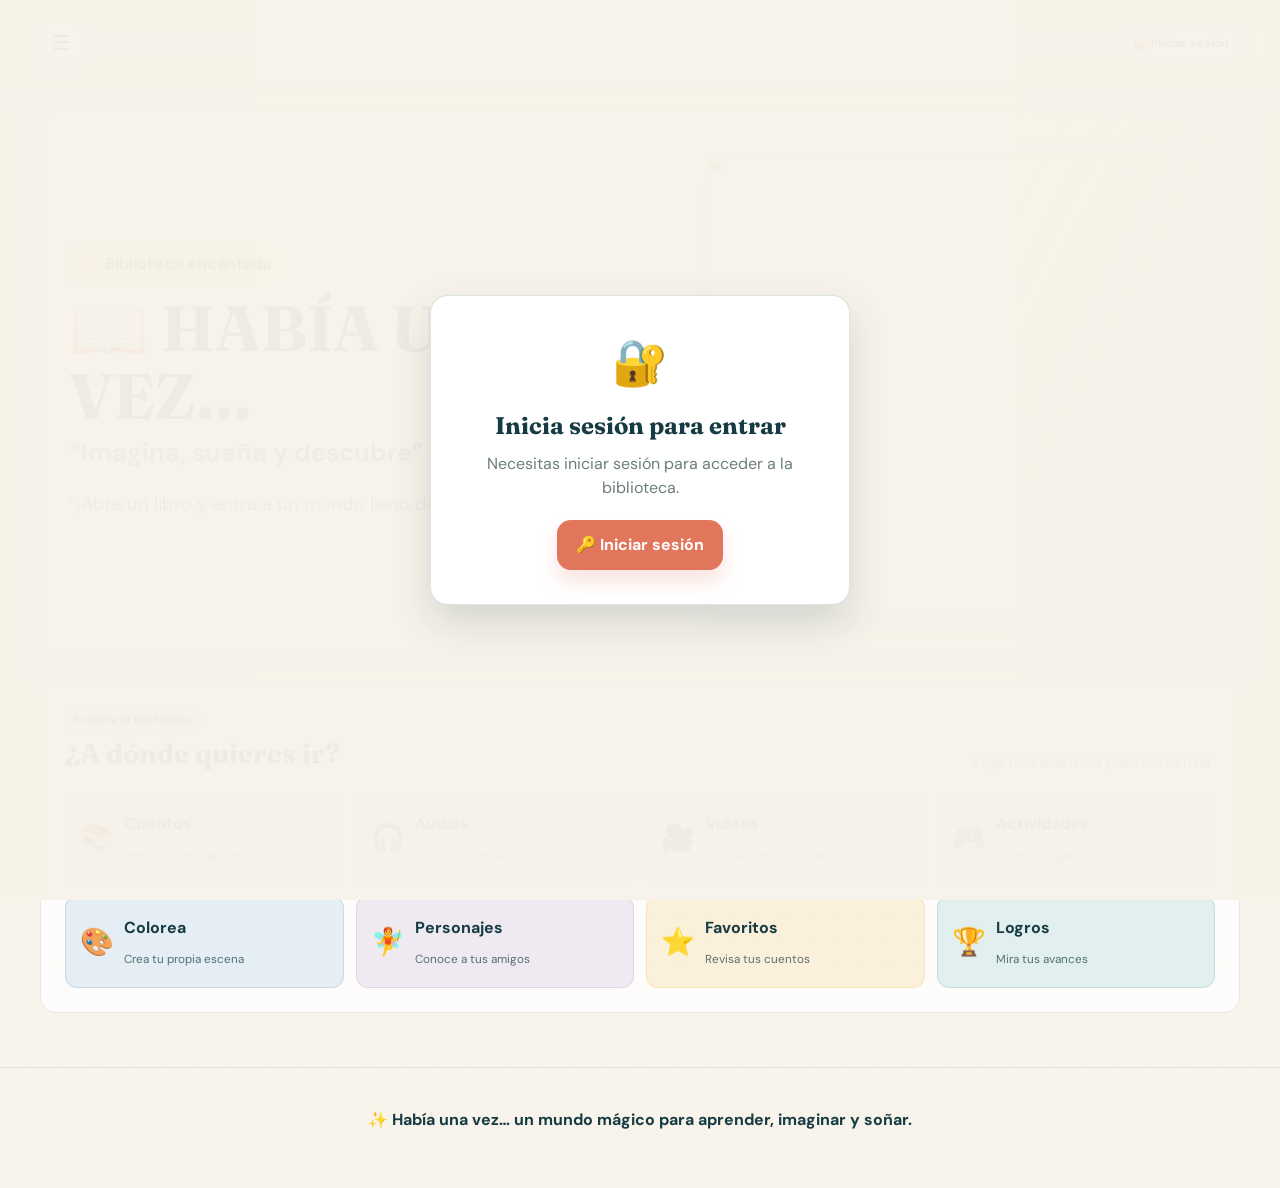
==== index.html @ 1e4f0216 "Add files via upload" ====
<!DOCTYPE html>
<html lang="es">
  <head>
    <meta charset="UTF-8" />
    <meta name="viewport" content="width=device-width, initial-scale=1.0" />
    <meta
      name="description"
      content="Biblioteca mágica para cuentos infantiles, audiocuentos, videos, actividades y juegos educativos."
    />
    <meta name="theme-color" content="#7a63ff" />
    <link rel="manifest" href="manifest.webmanifest" />
    <link rel="icon" href="assets/logo.jpeg" type="image/jpeg" />
    <title>Había una vez…</title>
    <link rel="preconnect" href="https://fonts.googleapis.com" />
    <link rel="preconnect" href="https://fonts.gstatic.com" crossorigin />
    <link href="https://fonts.googleapis.com/css2?family=DM+Sans:wght@400;500;600;700&family=Fraunces:opsz,wght@9..144,600;9..144,700&display=swap" rel="stylesheet" />
    <link rel="stylesheet" href="styles.css" />
  </head>
  <body>
    <div class="page-glow glow-one"></div>
    <div class="page-glow glow-two"></div>
    <header class="site-header">
      <nav class="topbar container">
        <details class="quick-nav">
          <summary class="quick-nav-toggle" aria-label="Cambiar de sección" title="Cambiar de sección">☰</summary>
          <div class="quick-nav-menu" aria-label="Secciones">
            <button type="button" data-tab-target="home" aria-label="Inicio" title="Inicio"><span>🏠</span> Inicio</button>
            <button type="button" data-tab-target="stories" aria-label="Cuentos" title="Cuentos"><span>📚</span> Cuentos</button>
            <button type="button" data-tab-target="audio" aria-label="Audios" title="Audios"><span>🎧</span> Audios</button>
            <button type="button" data-tab-target="videos" aria-label="Videos" title="Videos"><span>🎥</span> Videos</button>
            <button type="button" data-tab-target="activities" aria-label="Actividades" title="Actividades"><span>🎮</span> Actividades</button>
            <button type="button" data-tab-target="coloring" aria-label="Colorear" title="Colorear"><span>🎨</span> Colorear</button>
            <button type="button" data-tab-target="characters" aria-label="Personajes" title="Personajes"><span>🧚</span> Personajes</button>
            <button type="button" data-tab-target="favorites" aria-label="Favoritos" title="Favoritos"><span>⭐</span> Favoritos</button>
            <button type="button" data-tab-target="achievements" aria-label="Logros" title="Logros"><span>🏆</span> Logros</button>
          </div>
        </details>

        <div class="topbar-add-actions" aria-label="Agregar contenido">
          <button type="button" id="authButton" class="topbar-add-btn auth-btn" data-open-modal="authModal">🔐 Iniciar sesión</button>
          <button type="button" id="addContentButton" class="topbar-add-btn topbar-add-main hidden" data-open-modal="addMenuModal">➕ Añadir</button>
          <button type="button" id="deleteVideosButton" class="topbar-add-btn topbar-delete-btn hidden" data-open-modal="deleteVideosModal" aria-label="Eliminar">🗑️ Eliminar</button>
        </div>
      </nav>
    </header>

    <section id="loginGate" class="login-gate" aria-labelledby="loginGateTitle">
      <div class="login-gate-card">
        <div class="login-gate-icon">🔐</div>
        <h2 id="loginGateTitle">Inicia sesión para entrar</h2>
        <p>Necesitas iniciar sesión para acceder a la biblioteca.</p>
        <button type="button" class="primary-btn" data-open-modal="authModal">🔑 Iniciar sesión</button>
      </div>
    </section>

    <main id="home" class="container">
      <section class="hero panel" data-tab-section="home">
        <div class="hero-copy">
          <span class="hero-badge">✨ Biblioteca encantada</span>
          <h1>📖 HABÍA UNA VEZ…</h1>
          <p class="hero-subtitle">“Imagina, sueña y descubre”</p>
          <p class="hero-message">“¡Abre un libro y entra a un mundo lleno de magia!” ✨</p>

        </div>

        <div class="hero-art" aria-hidden="true">
          <img class="hero-logo" src="assets/logo.jpeg" alt="" />
          <div class="moon"></div>
          <div class="cloud cloud-one"></div>
          <div class="cloud cloud-two"></div>
          <div class="castle castle-one"></div>
          <div class="castle castle-two"></div>
          <div class="tree tree-one"></div>
          <div class="tree tree-two"></div>
          <div class="tree tree-three"></div>
          <div class="star star-one"></div>
          <div class="star star-two"></div>
          <div class="star star-three"></div>
          <div class="rainbow"></div>
        </div>
      </section>

      <section class="home-menu panel" data-tab-section="home" aria-labelledby="homeMenuTitle">
        <div class="section-header">
          <div>
            <span class="mini-badge">Explora la biblioteca</span>
            <h2 id="homeMenuTitle">¿A dónde quieres ir?</h2>
          </div>
          <p>Elige una aventura para comenzar.</p>
        </div>
        <div class="home-menu-grid">
          <button class="home-menu-btn menu-coral" data-tab-target="stories"><span>📚</span><strong>Cuentos</strong><small>Lee historias mágicas</small></button>
          <button class="home-menu-btn menu-teal" data-tab-target="audio"><span>🎧</span><strong>Audios</strong><small>Escucha y relájate</small></button>
          <button class="home-menu-btn menu-gold" data-tab-target="videos"><span>🎥</span><strong>Videos</strong><small>Mira nuevas aventuras</small></button>
          <button class="home-menu-btn menu-mint" data-tab-target="activities"><span>🎮</span><strong>Actividades</strong><small>Aprende jugando</small></button>
          <button class="home-menu-btn menu-blue" data-tab-target="coloring"><span>🎨</span><strong>Colorea</strong><small>Crea tu propia escena</small></button>
          <button class="home-menu-btn menu-lilac" data-tab-target="characters"><span>🧚</span><strong>Personajes</strong><small>Conoce a tus amigos</small></button>
          <button class="home-menu-btn menu-gold" data-tab-target="favorites"><span>⭐</span><strong>Favoritos</strong><small>Revisa tus cuentos</small></button>
          <button class="home-menu-btn menu-teal" data-tab-target="achievements"><span>🏆</span><strong>Logros</strong><small>Mira tus avances</small></button>
        </div>
      </section>

      <section class="story-toolbar panel" data-tab-section="stories">
        <div class="filter-wrap" id="categoryFilters" aria-label="Filtrar cuentos por categoría"></div>
      </section>

      <section id="stories" class="section-block" data-tab-section="stories">
        <div class="section-header">
          <h2>✨ Nuestros cuentos 📚</h2>
          <p>Descubre historias mágicas para leer, escuchar, mirar y jugar.</p>
          <button class="back-home-btn" data-tab-target="home">🏠 Inicio</button>
        </div>
        <div id="storyGrid" class="story-grid"></div>
      </section>

      <section id="audio" class="section-block" data-tab-section="audio">
        <div class="section-header">
          <h2>🎧 Escucha historias</h2>
          <p>Audios tranquilos y narraciones apropiadas para niñas y niños.</p>
          <button class="back-home-btn" data-tab-target="home">🏠 Inicio</button>
        </div>
        <div id="audioGrid" class="audio-grid"></div>
      </section>

      <section id="videos" class="section-block" data-tab-section="videos">
        <div class="section-header">
          <h2>🎥 Mira nuestros cuentos</h2>
          <p>Videos encantadores para disfrutar con ojos curiosos.</p>
          <button class="back-home-btn" data-tab-target="home">🏠 Inicio</button>
        </div>
        <div id="videoGrid" class="video-grid"></div>
      </section>

      <section id="activities" class="section-block" data-tab-section="activities">
        <div class="section-header">
          <h2>🌟 Aprende jugando</h2>
          <p>Comprensión lectora, retos y juego con cada historia.</p>
          <button class="back-home-btn" data-tab-target="home">🏠 Inicio</button>
        </div>
        <div id="activityGrid" class="activity-grid"></div>
      </section>

      <section id="coloring" class="section-block" data-tab-section="coloring">
        <div class="section-header">
          <h2>🖍️ Colorea tu cuento</h2>
          <p>Ilustraciones en blanco y negro para pintar con creatividad.</p>
          <button class="back-home-btn" data-tab-target="home">🏠 Inicio</button>
        </div>
        <div id="coloringGrid" class="coloring-grid"></div>
      </section>

      <section id="characters" class="section-block" data-tab-section="characters">
        <div class="section-header">
          <h2>🧚 Conoce a los personajes</h2>
          <button class="back-home-btn" data-tab-target="home">🏠 Inicio</button>
        </div>
        <div id="charactersGrid" class="characters-grid"></div>
      </section>

      <section id="values" class="section-block" data-tab-section="values">
        <div class="section-header">
          <h2>❤️ Aprendemos con los cuentos</h2>
          <button class="back-home-btn" data-tab-target="home">🏠 Inicio</button>
        </div>
        <div id="valuesGrid" class="values-grid"></div>
      </section>

      <section id="favorites" class="section-block" data-tab-section="favorites">
        <div class="section-header">
          <h2>⭐ Mis cuentos favoritos</h2>
          <button class="back-home-btn" data-tab-target="home">🏠 Inicio</button>
        </div>
        <div id="favoritesGrid" class="story-grid compact"></div>
      </section>

      <section id="achievements" class="section-block" data-tab-section="achievements">
        <div class="section-header">
          <h2>🏆 Mis logros</h2>
          <button class="back-home-btn" data-tab-target="home">🏠 Inicio</button>
        </div>
        <div id="achievementsGrid" class="achievements-grid"></div>
      </section>

    </main>

    <footer class="site-footer">
      <p>✨ Había una vez… un mundo mágico para aprender, imaginar y soñar.</p>
    </footer>

    <div id="readerModal" class="modal hidden" aria-modal="true" role="dialog">
      <div class="modal-card reader-card">
        <button class="close-btn" data-close="readerModal">✕</button>
        <div class="reader-topbar">
          <div>
            <span id="readerCategory" class="mini-badge"></span>
            <h3 id="readerTitle"></h3>
          </div>
          <div class="font-tools">
            <button id="decreaseFont">A-</button>
            <button id="increaseFont">A+</button>
            <button id="readAudioBtn">🎧 Escuchar</button>
          </div>
        </div>

        <div class="reader-illustration" id="readerCover"></div>

        <div class="reader-page" id="readerPage"></div>

        <div class="reader-nav">
          <button id="prevPageBtn">⬅️ Anterior</button>
          <div class="progress-wrap">
            <div class="progress-bar">
              <span id="readerProgressBar"></span>
            </div>
            <small id="readerProgressText">Página 1 de 1</small>
          </div>
          <button id="nextPageBtn">Siguiente ➡️</button>
        </div>

        <div class="reader-footer-actions">
          <button class="primary-btn" data-close="readerModal">🏠 Volver al inicio</button>
        </div>
      </div>
    </div>

    <div id="audioModal" class="modal hidden" aria-modal="true" role="dialog">
      <div class="modal-card audio-card">
        <button class="close-btn" data-close="audioModal">✕</button>
        <h3 id="audioTitle">Narración</h3>
        <div id="audioCover" class="audio-cover audio-modal-cover" role="img" aria-label="Imagen del cuento"></div>
        <div class="audio-controls">
          <button id="playAudioBtn">▶️ Reproducir</button>
          <button id="pauseAudioBtn">⏸️ Pausar</button>
          <button id="restartAudioBtn">🔄 Reiniciar</button>
        </div>
        <label>
          🔊 Volumen
          <input id="audioVolume" type="range" min="0" max="1" step="0.1" value="1" />
        </label>
        <label class="audio-speed-control">
          ⚡ Velocidad <strong id="audioRateValue">0.9x</strong>
          <input id="audioRate" type="range" min="0.5" max="1.5" step="0.1" value="0.9" />
        </label>
        <p id="audioStatus">Listo para escuchar.</p>
      </div>
    </div>

    <div id="videoModal" class="modal hidden" aria-modal="true" role="dialog">
      <div class="modal-card video-card">
        <button class="close-btn" data-close="videoModal">✕</button>
        <h3 id="videoTitle"></h3>
        <video id="storyVideo" controls playsinline preload="metadata"></video>
        <iframe id="storyVideoFrame" class="hidden" title="Video del cuento" allow="autoplay; encrypted-media; fullscreen" allowfullscreen></iframe>
        <div class="video-controls-inline">
          <button id="videoPlayBtn">▶️ Reproducir</button>
          <button id="videoPauseBtn">⏸️ Pausar</button>
          <button id="videoMuteBtn">🔊 Silenciar</button>
          <button id="videoFullscreenBtn">⛶ Pantalla</button>
          <button id="videoReplayBtn">🔄 Repetir</button>
        </div>
        <label class="video-volume">🔊 Volumen <input id="videoVolume" type="range" min="0" max="1" step="0.1" value="1" /></label>
        <button id="videoActivityBtn" class="primary-btn">🎮 Realizar actividad</button>
      </div>
    </div>

    <div id="activityModal" class="modal hidden" aria-modal="true" role="dialog">
      <div class="modal-card activity-card">
        <button class="close-btn" data-close="activityModal">✕</button>
        <h3 id="activityTitle"></h3>
        <div id="activityChoices" class="activity-choices">
          <button type="button" data-activity-type="word-search">🔎 Sopa de letras</button>
        </div>
        <div id="activityGame"></div>
        <div class="activity-footer">
          <button id="completeActivityBtn" class="primary-btn hidden">✅ Terminé</button>
          <div id="activityResult" class="score-result"></div>
        </div>
      </div>
    </div>

    <div id="colorModal" class="modal hidden" aria-modal="true" role="dialog">
      <div class="modal-card color-card">
        <button class="close-btn" data-close="colorModal">✕</button>
        <h3 id="colorTitle"></h3>
        <div class="color-tools">
          <div class="active-color-preview" aria-label="Color seleccionado">
            <span>Color elegido</span>
            <span id="activeColorPreview"></span>
          </div>
          <div class="palette" id="colorPalette"></div>
          <button id="eraserBtn">🧽 Borrador</button>
          <button id="clearCanvasBtn">🧼 Limpiar dibujo</button>
          <button id="saveCanvasBtn">💾 Guardar</button>
          <button id="printCanvasBtn">🖨️ Imprimir</button>
        </div>
        <canvas id="colorCanvas" width="620" height="420"></canvas>
      </div>
    </div>

    <div id="addStoryModal" class="modal hidden" aria-modal="true" role="dialog" aria-labelledby="addStoryTitle">
      <div class="modal-card add-story-card">
        <button class="close-btn" data-close="addStoryModal" aria-label="Cerrar">✕</button>
        <h3 id="addStoryTitle">➕ Añadir un cuento</h3>
        <p class="form-intro">Crea una historia para compartirla en esta biblioteca.</p>
        <form id="addStoryForm" class="story-form">
          <label>Título del cuento <input name="title" type="text" required maxlength="80" /></label>
          <label>Descripción <textarea name="description" required maxlength="220" rows="3"></textarea></label>
          <div class="form-row">
            <label>Categoría
              <select name="category">
                <option>Animales</option><option>Fantasía</option><option>Aventuras</option>
                <option>Amistad</option><option>Valores</option><option>Educativos</option>
                <option>Naturaleza</option>
              </select>
            </label>
            <label>Edad recomendada
              <select name="age"><option>3-5 años</option><option>4-6 años</option><option>5-7 años</option><option>7-9 años</option></select>
            </label>
          </div>
          <label>Imagen de portada <input name="cover" type="file" accept="image/*" required /></label>
          <label>Texto del cuento <textarea name="pages" required rows="8" placeholder="Escribe la página 1.&#10;&#10;Escribe la página 2.&#10;&#10;Escribe la página 3."></textarea></label>
          <small class="form-help">Selecciona las imágenes en el mismo orden que las páginas. Las páginas se separan con una línea en blanco.</small>
          <label>Enlace del video (opcional) <input name="videoUrl" type="url" placeholder="Pega aquí el enlace del video" /></label>
          <div class="form-actions">
            <button type="button" class="secondary-btn" data-close="addStoryModal">Cancelar</button>
            <button type="submit" class="primary-btn">💾 Guardar cuento</button>
          </div>
        </form>
      </div>
    </div>

    <div id="addMenuModal" class="modal hidden" aria-modal="true" role="dialog" aria-labelledby="addMenuTitle">
      <div class="modal-card add-menu-card">
        <button class="close-btn" data-close="addMenuModal" aria-label="Cerrar">✕</button>
        <h3 id="addMenuTitle">➕ Añadir contenido</h3>
        <p class="form-intro">Elige qué quieres agregar a la biblioteca.</p>
        <div class="add-menu-options">
          <button type="button" class="add-menu-option" data-open-modal="addVideoModal">🎥<span>Añadir video</span></button>
        </div>
      </div>
    </div>

    <div id="deleteVideosModal" class="modal hidden" aria-modal="true" role="dialog" aria-labelledby="deleteVideosTitle">
      <div class="modal-card add-menu-card">
        <button class="close-btn" data-close="deleteVideosModal" aria-label="Cerrar">✕</button>
        <h3 id="deleteVideosTitle">🗑️ Eliminar videos</h3>
        <p class="form-intro">Elige el video que quieres eliminar.</p>
        <div id="deleteVideosList" class="add-menu-options"></div>
      </div>
    </div>

    <div id="addVideoModal" class="modal hidden" aria-modal="true" role="dialog" aria-labelledby="addVideoTitle">
      <div class="modal-card add-content-card">
        <button class="close-btn" data-close="addVideoModal" aria-label="Cerrar">✕</button>
        <h3 id="addVideoTitle">🎥 Añadir video</h3>
        <p class="form-intro">Conecta un video con uno de tus cuentos.</p>
        <form id="addVideoForm" class="story-form">
          <label>Cuento
            <select name="storyId" required></select>
          </label>
          <label>Enlace del video <input name="videoUrl" type="url" required placeholder="Pega aquí el enlace del video" /></label>
          <div class="form-actions">
            <button type="button" class="secondary-btn" data-close="addVideoModal">Cancelar</button>
            <button type="submit" class="primary-btn">💾 Guardar video</button>
          </div>
        </form>
      </div>
    </div>

    <div id="addCharacterModal" class="modal hidden" aria-modal="true" role="dialog" aria-labelledby="addCharacterTitle">
      <div class="modal-card add-content-card">
        <button class="close-btn" data-close="addCharacterModal" aria-label="Cerrar">✕</button>
        <h3 id="addCharacterTitle">🧚 Añadir personaje</h3>
        <p class="form-intro">Agrega un personaje a la galería de la biblioteca.</p>
        <form id="addCharacterForm" class="story-form">
          <label>Nombre <input name="name" type="text" required maxlength="50" /></label>
          <label>Descripción <textarea name="description" required maxlength="220" rows="3"></textarea></label>
          <div class="form-row">
            <label>Cuento <input name="story" type="text" required maxlength="80" /></label>
            <label>Valor <input name="value" type="text" required maxlength="40" /></label>
          </div>
          <label>Rasgos (separados por comas) <input name="traits" type="text" placeholder="Valiente, Curioso, Amable" /></label>
          <label>Imagen del personaje <input name="image" type="file" accept="image/*" required /></label>
          <div class="form-actions">
            <button type="button" class="secondary-btn" data-close="addCharacterModal">Cancelar</button>
            <button type="submit" class="primary-btn">💾 Guardar personaje</button>
          </div>
        </form>
      </div>
    </div>

    <div id="authModal" class="modal hidden" aria-modal="true" role="dialog" aria-labelledby="authTitle">
      <div class="modal-card auth-card">
        <button class="close-btn" data-close="authModal" aria-label="Cerrar">✕</button>
        <span class="hero-badge">✨ Tu biblioteca</span>
        <h3 id="authTitle">Inicia sesión</h3>
        <p class="form-intro">Guarda tus favoritos y tus progresos en cualquier dispositivo.</p>
        <div class="auth-mode-tabs" role="tablist" aria-label="Acceso a la cuenta">
          <button type="button" id="showLoginMode" class="auth-mode-tab is-active" role="tab">Iniciar sesión</button>
          <button type="button" id="showSignupMode" class="auth-mode-tab" role="tab">Crear cuenta</button>
        </div>
        <button type="button" id="googleLoginBtn" class="google-login-btn">
          <img src="https://www.gstatic.com/firebasejs/ui/2.0.0/images/auth/google.svg" alt="" aria-hidden="true" />
          <span>Continuar con Google</span>
        </button>
        <div class="auth-divider"><span>o usa tu correo</span></div>
        <form id="emailAuthForm" class="auth-form">
          <label>Correo electrónico <input id="authEmail" type="email" autocomplete="email" required /></label>
          <label>Contraseña <input id="authPassword" type="password" autocomplete="current-password" minlength="6" required /></label>
          <div class="auth-form-actions">
            <button type="submit" id="authSubmitBtn" class="primary-btn">🔑 Iniciar sesión</button>
          </div>
        </form>
        <button type="button" id="logoutBtn" class="secondary-btn hidden">Cerrar sesión</button>
        <p id="authStatus" class="auth-status" aria-live="polite"></p>
      </div>
    </div>

    <div id="toast" class="toast" aria-live="polite"></div>

    <script src="https://cdn.jsdelivr.net/npm/@supabase/supabase-js@2"></script>
    <script src="supabase-config.js"></script>
    <script src="app.js"></script>
    <script>
      if ('serviceWorker' in navigator) {
        window.addEventListener('load', () => {
          navigator.serviceWorker.register('sw.js').catch(() => {});
        });
      }
    </script>
  </body>
</html>
---- styles.css ----
:root {
  --sky: #f7f3ea;
  --sky-strong: #dcefed;
  --violet: #2d6470;
  --purple: #3e8790;
  --pink: #e2765d;
  --orange: #f1ad62;
  --gold: #f3c969;
  --mint: #9ccdb4;
  --teal: #69b9bb;
  --navy: #173b43;
  --white: #ffffff;
  --text: #324c50;
  --muted: #6d7e7b;
  --shadow: rgba(23, 59, 67, 0.16);
  --card-shadow: 0 18px 34px rgba(23, 59, 67, 0.1);
}

* {
  box-sizing: border-box;
}

html {
  scroll-behavior: smooth;
}

body {
  margin: 0;
  font-family: "DM Sans", sans-serif;
  background:
    linear-gradient(rgba(247, 243, 234, 0.94), rgba(247, 243, 234, 0.94)),
    radial-gradient(circle at 14% 12%, rgba(105, 185, 187, 0.22) 0 1px, transparent 1.5px),
    radial-gradient(circle at 82% 35%, rgba(226, 118, 93, 0.16) 0 1px, transparent 1.5px);
  background-size: auto, 26px 26px, 34px 34px;
  color: var(--text);
  line-height: 1.5;
}

img,
video,
canvas {
  max-width: 100%;
  display: block;
}

a {
  color: inherit;
  text-decoration: none;
}

button,
input {
  font: inherit;
}

button {
  cursor: pointer;
  border: none;
}

.container {
  width: min(1200px, calc(100% - 28px));
  margin: 0 auto;
}

.page-glow {
  display: none;
}

.glow-one {
  background: rgba(131, 111, 255, 0.26);
  top: 50px;
  left: 4%;
}

.glow-two {
  background: rgba(255, 146, 194, 0.2);
  right: 5%;
  top: 180px;
}

.site-header {
  position: sticky;
  top: 0;
  z-index: 20;
  backdrop-filter: blur(12px);
  background: rgba(247, 243, 234, 0.92);
  border-bottom: 1px solid rgba(23, 59, 67, 0.12);
  box-shadow: 0 10px 24px rgba(23, 59, 67, 0.07);
}

.login-gate {
  position: fixed;
  inset: 0;
  z-index: 100;
  display: grid;
  place-items: center;
  padding: 24px;
  background: rgba(247, 243, 234, 0.96);
}

.login-gate-card {
  width: min(420px, 100%);
  padding: 34px 26px;
  border: 1px solid rgba(23, 59, 67, 0.14);
  border-radius: 18px;
  background: var(--white);
  box-shadow: 0 18px 40px rgba(23, 59, 67, 0.16);
  text-align: center;
}

.login-gate-icon {
  font-size: 2.8rem;
}

.login-gate-card h2 {
  margin: 10px 0 8px;
  color: var(--navy);
}

.login-gate-card p {
  margin: 0 0 20px;
  color: var(--muted);
}

.topbar {
  display: grid;
  grid-template-columns: auto minmax(0, 1fr);
  align-items: center;
  gap: 14px;
  min-height: 86px;
  min-width: 0;
  position: relative;
  z-index: 1;
}

.topbar-add-actions {
  display: flex;
  flex-wrap: wrap;
  justify-content: flex-end;
  gap: 6px;
}

.topbar-add-btn {
  padding: 8px 10px;
  border: 1px solid rgba(23, 59, 67, 0.15);
  border-radius: 9px;
  background: rgba(255, 255, 255, 0.7);
  color: var(--navy);
  font-size: 0.76rem;
  font-weight: 700;
  white-space: nowrap;
}

.topbar-add-btn:hover {
  background: rgba(105, 185, 187, 0.14);
  transform: translateY(-1px);
}

.topbar-add-main {
  background: #2e9b62;
  color: var(--white);
  border-color: transparent;
  box-shadow: 0 8px 16px rgba(46, 155, 98, 0.2);
}

.topbar-delete-btn {
  background: #c43d3d;
  color: var(--white);
  border-color: transparent;
  box-shadow: 0 8px 16px rgba(196, 61, 61, 0.2);
}

.auth-btn {
  border-color: rgba(50, 126, 231, 0.24);
}

.auth-card {
  width: min(560px, calc(100vw - 32px));
  padding: 34px 28px 24px;
  border-radius: 24px;
  background: rgba(255, 253, 248, 0.98);
  box-shadow: 0 26px 70px rgba(23, 59, 67, 0.24);
  text-align: center;
}

.auth-card h3 {
  margin: 14px 0 6px;
  color: var(--navy);
  font-size: clamp(1.65rem, 4vw, 2.15rem);
  line-height: 1.1;
}

.auth-card .form-intro {
  max-width: 420px;
  margin: 0 auto;
  color: var(--muted);
}

.auth-mode-tabs {
  display: grid;
  grid-template-columns: 1fr 1fr;
  gap: 4px;
  margin: 22px 0 4px;
  padding: 4px;
  border: 1px solid rgba(105, 185, 187, 0.12);
  border-radius: 12px;
  background: rgba(105, 185, 187, 0.11);
}

.auth-mode-tab {
  padding: 11px 8px;
  border-radius: 9px;
  background: transparent;
  color: var(--muted);
  font-weight: 700;
  transition: 0.2s ease;
}

.auth-mode-tab.is-active {
  background: var(--white);
  color: var(--navy);
  box-shadow: 0 5px 12px rgba(23, 59, 67, 0.12);
}

.google-login-btn {
  display: inline-flex;
  align-items: center;
  justify-content: center;
  gap: 10px;
  width: 100%;
  margin: 18px 0 12px;
  padding: 13px 18px;
  border: 1px solid rgba(23, 59, 67, 0.12);
  border-radius: 12px;
  background: #f4f6f5;
  color: var(--navy);
  font-weight: 800;
  box-shadow: none;
}

.google-login-btn img {
  width: 20px;
  height: 20px;
}

.google-login-btn:hover {
  transform: translateY(-1px);
  background: #e7e9e9;
  box-shadow: 0 8px 16px rgba(23, 59, 67, 0.1);
}

.auth-card .secondary-btn {
  width: 100%;
}

.auth-status {
  min-height: 1.4em;
  margin: 12px 0 0;
  color: var(--muted);
  font-size: 0.9rem;
}

.auth-divider {
  display: flex;
  align-items: center;
  gap: 10px;
  margin: 20px 0 14px;
  color: var(--muted);
  font-size: 0.82rem;
}

.auth-divider::before,
.auth-divider::after {
  content: '';
  flex: 1;
  height: 1px;
  background: rgba(23, 59, 67, 0.14);
}

.auth-form {
  display: grid;
  gap: 13px;
  text-align: left;
}

.auth-form label {
  display: grid;
  gap: 7px;
  color: var(--navy);
  font-size: 0.85rem;
  font-weight: 700;
}

.auth-form input {
  width: 100%;
  min-height: 46px;
  padding: 11px 13px;
  border: 1px solid rgba(23, 59, 67, 0.18);
  border-radius: 11px;
  background: rgba(255, 255, 255, 0.82);
  color: var(--navy);
  outline: none;
  transition: border-color 0.2s ease, box-shadow 0.2s ease;
}

.auth-form input:focus {
  border-color: var(--teal);
  box-shadow: 0 0 0 3px rgba(105, 185, 187, 0.16);
}

.auth-form-actions {
  display: grid;
  grid-template-columns: 1fr 1fr;
  gap: 8px;
  margin-top: 6px;
}

.auth-form-actions button {
  width: 100%;
  min-height: 48px;
  border-radius: 11px;
}

.auth-status {
  max-width: 470px;
  margin: 14px auto 0;
  line-height: 1.35;
}

.brand {
  display: flex;
  align-items: center;
  justify-content: flex-start;
  min-width: 0;
  padding: 5px 0;
  width: fit-content;
}

.brand-logo {
  display: block;
  width: min(104px, 16vw);
  height: auto;
  border-radius: 12px;
  filter: drop-shadow(0 8px 18px rgba(255, 208, 98, 0.13));
  justify-self: center;
  background: transparent;
}

.nav-links {
  display: flex;
  align-items: center;
  justify-content: flex-start;
  flex-wrap: nowrap;
  min-width: 0;
  gap: 4px;
  justify-self: center;
  width: 100%;
  overflow-x: auto;
  scrollbar-width: none;
}

.nav-links::-webkit-scrollbar {
  display: none;
}

.nav-links a {
  flex: 0 0 auto;
  padding: 8px 9px;
  border-radius: 8px;
  font-size: 0.82rem;
  font-weight: 700;
  color: var(--navy);
  background: transparent;
  transition: 0.2s ease;
}

.nav-links a:hover {
  background: rgba(105, 185, 187, 0.14);
  transform: translateY(-1px);
  box-shadow: none;
}

.nav-links a.is-active {
  background: var(--navy);
  color: white;
  box-shadow: 0 8px 16px rgba(23, 59, 67, 0.16);
}

.quick-nav {
  position: relative;
  justify-self: start;
}

.quick-nav-toggle {
  display: grid;
  place-items: center;
  width: 42px;
  height: 42px;
  border: 1px solid rgba(23, 59, 67, 0.15);
  border-radius: 9px;
  background: rgba(255, 255, 255, 0.72);
  color: var(--navy);
  font-size: 1.3rem;
  cursor: pointer;
  list-style: none;
  box-shadow: 0 8px 16px rgba(23, 59, 67, 0.05);
}

.quick-nav-toggle::-webkit-details-marker {
  display: none;
}

.quick-nav-toggle:hover,
.quick-nav[open] .quick-nav-toggle {
  background: var(--navy);
  color: var(--white);
}

.quick-nav-menu {
  position: absolute;
  top: calc(100% + 8px);
  left: 0;
  display: flex;
  flex-direction: column;
  gap: 6px;
  width: 170px;
  padding: 8px;
  border: 1px solid rgba(23, 59, 67, 0.12);
  border-radius: 10px;
  background: rgba(255, 255, 255, 0.96);
  box-shadow: 0 14px 26px rgba(23, 59, 67, 0.16);
  z-index: 30;
}

.quick-nav-menu button {
  display: flex;
  align-items: center;
  gap: 10px;
  width: 100%;
  min-height: 38px;
  padding: 7px 10px;
  border-radius: 8px;
  background: rgba(105, 185, 187, 0.12);
  color: var(--navy);
  font-size: 0.9rem;
  font-weight: 700;
  text-align: left;
}

.quick-nav-menu button span {
  width: 24px;
  font-size: 1.15rem;
  text-align: center;
}

.quick-nav-menu button:hover,
.quick-nav-menu button.is-active {
  background: var(--navy);
  color: var(--white);
  transform: translateY(-1px);
}

main {
  position: relative;
  z-index: 1;
  padding-top: 22px;
  padding-bottom: 54px;
  display: flex;
  flex-direction: column;
  gap: 26px;
}

.panel,
.section-block {
  margin-top: 0;
}

[data-tab-section] {
  display: none;
}

.hero[data-tab-section],
.story-toolbar[data-tab-section],
.section-block[data-tab-section] {
  display: none;
}

.hero[data-tab-section].is-visible {
  display: grid;
}

.story-toolbar[data-tab-section].is-visible,
.section-block[data-tab-section].is-visible {
  display: block;
}

.section-block {
  background: rgba(255, 255, 255, 0.54);
  border: 1px solid rgba(23, 59, 67, 0.1);
  border-radius: 16px;
  padding: 22px 22px 26px;
  box-shadow: 0 12px 28px rgba(109, 91, 178, 0.05);
}

.hero {
  display: grid;
  grid-template-columns: 1.1fr 0.9fr;
  align-items: center;
  gap: 20px;
  padding: 42px 28px;
  background: linear-gradient(118deg, rgba(255, 255, 255, 0.9), rgba(220, 239, 237, 0.78));
  border: 1px solid rgba(23, 59, 67, 0.1);
  border-radius: 18px;
  box-shadow: var(--card-shadow);
  overflow: hidden;
}

.hero-copy h1 {
  margin: 10px 0 4px;
  font-family: "Fraunces", serif;
  font-size: clamp(2.4rem, 5vw, 4.2rem);
  line-height: 1.06;
  color: var(--navy);
  letter-spacing: 0;
}

.hero-subtitle {
  margin: 0;
  font-weight: 700;
  font-size: clamp(1.2rem, 2vw, 1.8rem);
  color: var(--violet);
}

.hero-message {
  margin: 18px 0 0;
  font-size: 1.15rem;
  line-height: 1.6;
  max-width: 540px;
}

.hero-badge {
  display: inline-block;
  padding: 8px 12px;
  background: rgba(243, 201, 105, 0.28);
  border-radius: 7px;
  font-weight: 700;
  color: var(--navy);
}

.hero-actions {
  display: flex;
  flex-wrap: wrap;
  gap: 12px;
  margin-top: 22px;
}

.primary-btn,
.secondary-btn,
.card-action,
.story-fav,
.filter-btn,
.close-btn,
.reading-btn,
.video-btn {
  transition: transform 0.2s ease, box-shadow 0.2s ease, opacity 0.2s ease;
}

.primary-btn,
.secondary-btn,
.card-action,
.reading-btn,
.video-btn {
  padding: 12px 18px;
  border-radius: 14px;
  font-weight: 700;
  border: 1px solid transparent;
}

.primary-btn {
  background: var(--pink);
  color: var(--white);
  box-shadow: 0 12px 20px rgba(226, 118, 93, 0.2);
}

.secondary-btn,
.card-action,
.reading-btn,
.video-btn {
  background: rgba(255, 255, 255, 0.8);
  border-color: rgba(23, 59, 67, 0.15);
  color: var(--navy);
  box-shadow: 0 8px 16px rgba(23, 59, 67, 0.05);
}

.primary-btn:hover,
.secondary-btn:hover,
.card-action:hover,
.story-fav:hover,
.filter-btn:hover,
.reading-btn:hover,
.video-btn:hover {
  transform: translateY(-2px);
}

.hero-art {
  position: relative;
  min-height: 320px;
  min-width: 0;
}

.moon {
  position: absolute;
  right: 60px;
  top: 20px;
  width: 110px;
  height: 110px;
  border-radius: 50%;
  background: linear-gradient(135deg, #fffef0, #ffe989);
  box-shadow: 0 0 30px rgba(255, 215, 107, 0.8);
}

.star {
  position: absolute;
  width: 18px;
  height: 18px;
  background: linear-gradient(135deg, #fffdf5, #ffe782);
  clip-path: polygon(50% 0%, 63% 35%, 100% 50%, 63% 65%, 50% 100%, 37% 65%, 0% 50%, 37% 35%);
  animation: twinkle 2.8s ease-in-out infinite alternate;
}

.star-one { top: 42px; left: 28px; }
.star-two { top: 108px; right: 150px; animation-delay: 0.6s; }
.star-three { bottom: 90px; left: 110px; animation-delay: 1s; }

.cloud {
  position: absolute;
  background: rgba(255,255,255,0.8);
  border-radius: 999px;
  filter: blur(0.3px);
}

.cloud::before,
.cloud::after {
  content: "";
  position: absolute;
  background: rgba(255,255,255,0.8);
  border-radius: 50%;
}

.cloud-one {
  width: 150px;
  height: 48px;
  left: 18px;
  bottom: 136px;
}

.cloud-one::before { width: 52px; height: 52px; left: 20px; top: -22px; }
.cloud-one::after { width: 60px; height: 60px; left: 68px; top: -26px; }

.cloud-two {
  width: 174px;
  height: 52px;
  right: 30px;
  bottom: 74px;
}

.cloud-two::before { width: 62px; height: 62px; left: 18px; top: -26px; }
.cloud-two::after { width: 60px; height: 60px; left: 92px; top: -24px; }

.castle {
  position: absolute;
  bottom: 12px;
  background: linear-gradient(180deg, #e9d8ff, #b49cff);
  border-radius: 14px 14px 0 0;
  box-shadow: inset 0 -10px 0 rgba(255,255,255,0.25);
}

.castle::before, .castle::after {
  content: "";
  position: absolute;
  width: 18px;
  height: 28px;
  background: #fff2a8;
  border-radius: 4px 4px 0 0;
  bottom: 100%;
}

.castle-one {
  width: 120px;
  height: 110px;
  left: 80px;
}

.castle-one::before { left: 16px; }
.castle-one::after { right: 18px; }

.castle-two {
  width: 95px;
  height: 90px;
  right: 100px;
}

.castle-two::before { left: 20px; }
.castle-two::after { right: 18px; }

.tree {
  position: absolute;
  bottom: 10px;
  width: 22px;
  height: 90px;
  background: linear-gradient(180deg, #5d5340, #3d332d);
  border-radius: 20px;
}

.tree::before {
  content: "";
  position: absolute;
  left: 50%;
  transform: translateX(-50%);
  width: 78px;
  height: 78px;
  background: radial-gradient(circle at center, #a2f0b2, #47c768);
  border-radius: 50%;
  bottom: 52px;
  box-shadow: -26px 12px 0 -10px #8ae0bd, 28px 10px 0 -12px #7ee3c4;
}

.tree-one { left: 210px; }
.tree-two { right: 200px; }
.tree-three { right: 36px; }

.rainbow {
  position: absolute;
  width: 240px;
  height: 150px;
  left: 50%;
  bottom: -20px;
  transform: translateX(-50%);
  border-radius: 50% 50% 0 0;
  border: 18px solid transparent;
  border-bottom: none;
  border-top-color: rgba(255, 106, 160, 0.7);
  box-shadow: 0 0 0 10px rgba(255, 191, 77, 0.65), 0 0 0 22px rgba(139, 224, 189, 0.6), 0 0 0 34px rgba(123, 167, 255, 0.5);
  opacity: 0.8;
}

.story-toolbar,
.section-block {
  position: relative;
  z-index: 1;
}

.story-toolbar {
  background: rgba(255, 255, 255, 0.72);
  border-radius: 24px;
  box-shadow: var(--card-shadow);
  border: 1px solid rgba(122, 99, 255, 0.08);
  padding: 18px 22px;
}

.section-header + * {
  margin-top: 0;
}

.filter-wrap {
  display: flex;
  flex-wrap: wrap;
  gap: 10px;
}

.filter-btn {
  background: rgba(122, 99, 255, 0.08);
  color: var(--navy);
  border-radius: 999px;
  padding: 9px 14px;
  font-weight: 700;
}

.filter-btn.is-active {
  background: linear-gradient(135deg, var(--purple), var(--violet));
  color: white;
  box-shadow: 0 10px 20px rgba(122, 99, 255, 0.18);
}

.section-header {
  display: flex;
  align-items: end;
  justify-content: space-between;
  gap: 14px;
  margin-bottom: 18px;
}

.section-header .primary-btn {
  flex: 0 0 auto;
}

.section-header h2 {
  margin: 0;
  font-size: clamp(1.8rem, 2vw, 2.4rem);
  color: var(--navy);
}

.section-header p {
  margin: 0;
  opacity: 0.75;
  font-size: 0.95rem;
}

.story-grid,
.video-grid,
.activity-grid,
.coloring-grid,
.characters-grid,
.values-grid,
.achievements-grid,
.audio-grid,
.family-grid {
  display: grid;
  gap: 22px;
}

.story-grid {
  grid-template-columns: repeat(auto-fit, minmax(260px, 1fr));
  align-items: stretch;
}

.video-grid,
.audio-grid,
.activity-grid,
.coloring-grid,
.characters-grid,
.values-grid,
.achievements-grid {
  grid-template-columns: repeat(auto-fit, minmax(220px, 1fr));
}

.activity-grid {
  grid-auto-rows: 1fr;
  align-items: stretch;
}

.story-card,
.video-card,
.activity-card-item,
.coloring-card,
.character-card,
.value-card,
.achievement-card,
.audio-tile,
.family-card {
  position: relative;
  background: rgba(255, 255, 255, 0.8);
  border: 1px solid rgba(122, 99, 255, 0.08);
  border-radius: 24px;
  box-shadow: var(--card-shadow);
  overflow: hidden;
}

.story-card {
  padding: 0;
  min-height: 430px;
  display: flex;
  flex-direction: column;
  text-align: center;
}

.story-card:hover {
  transform: translateY(-4px);
  box-shadow: 0 24px 34px rgba(85, 59, 120, 0.12);
}

.story-cover {
  height: 210px;
  min-height: 210px;
  background: rgba(122, 99, 255, 0.04);
  position: relative;
  overflow: hidden;
  display: flex;
  align-items: center;
  justify-content: center;
  border-bottom: 1px solid rgba(23, 59, 67, 0.08);
}

.story-cover-image {
  width: 100%;
  height: 100%;
  display: block;
  object-fit: cover;
  object-position: center;
}

.story-cover-image[src=""],
.story-cover-image:not([src]) {
  display: none;
}

.story-cover::after {
  content: "✨ ¡Descubre esta historia!";
  position: absolute;
  inset: auto 10px 10px 10px;
  padding: 8px 12px;
  border-radius: 999px;
  font-size: 0.8rem;
  font-weight: 700;
  background: rgba(255, 255, 255, 0.88);
  color: var(--navy);
  opacity: 0;
  transition: opacity 0.25s ease;
}

.story-card:hover .story-cover::after {
  opacity: 1;
}

.story-body {
  padding: 16px 18px 16px;
  display: flex;
  flex: 1;
  flex-direction: column;
  align-items: stretch;
}

.story-topline,
.meta-row,
.story-actions {
  display: flex;
  align-items: center;
  justify-content: space-between;
  gap: 10px;
}

.story-topline {
  margin-bottom: 8px;
}

.story-title {
  margin: 0;
  font-size: 1.18rem;
  min-height: 56px;
  display: flex;
  align-items: center;
  justify-content: center;
  text-align: center;
  width: 100%;
}

.story-card .story-title {
  width: 100%;
  margin: 0 auto;
}

.story-fav {
  width: 38px;
  height: 38px;
  border-radius: 50%;
  background: rgba(255, 215, 107, 0.18);
  font-size: 1.2rem;
}

.story-fav.is-active {
  background: linear-gradient(135deg, #ffd76b, #ffb84d);
}

.story-description {
  margin: 10px 0 12px;
  color: rgba(57, 42, 83, 0.8);
  line-height: 1.55;
  min-height: 70px;
  display: -webkit-box;
  overflow: hidden;
  -webkit-box-orient: vertical;
  -webkit-line-clamp: 3;
  text-align: center;
}

.story-meta {
  display: inline-flex;
  align-items: center;
  gap: 8px;
  background: rgba(122, 99, 255, 0.08);
  border-radius: 999px;
  padding: 6px 10px;
  font-size: 0.76rem;
  font-weight: 700;
}

.meta-row {
  margin: 8px 0 12px;
  padding: 0;
  flex-wrap: wrap;
  justify-content: center;
  min-height: 38px;
  align-items: center;
  width: 100%;
}

.story-actions {
  justify-content: center;
  flex-wrap: wrap;
  gap: 8px;
  margin-top: 0;
  width: 100%;
  align-items: center;
}

.story-actions .card-action,
.audio-controls button {
  display: inline-flex;
  align-items: center;
  justify-content: center;
  margin: 0 auto;
}

.card-action {
  padding: 9px 12px;
  font-size: 0.82rem;
  flex: 1 1 90px;
  align-self: center;
  min-width: 150px;
}

.video-card,
.audio-tile,
.activity-card-item,
.coloring-card,
.character-card,
.value-card,
.achievement-card {
  padding: 16px;
}

.audio-tile {
  padding: 0;
  min-height: 430px;
  display: flex;
  flex-direction: column;
}

.activity-card-item {
  display: flex;
  min-height: 190px;
  flex-direction: column;
}

.activity-card-item h3 {
  min-height: 2.4em;
}

.activity-card-item .activity-buttons {
  margin-top: auto;
}

.activity-card-item .activity-buttons .card-action {
  width: 100%;
}

.video-thumb {
  height: 180px;
  border-radius: 16px;
  background-size: cover;
  background-position: center;
  margin-bottom: 12px;
}

.audio-cover {
  height: 210px;
  min-height: 210px;
  border-radius: 16px 16px 0 0;
  background: rgba(122, 99, 255, 0.04);
  position: relative;
  overflow: hidden;
  display: flex;
  align-items: center;
  justify-content: center;
  margin-bottom: 14px;
}

.audio-cover-image {
  width: 100%;
  height: 100%;
  display: block;
  object-fit: cover;
  object-position: center;
}

.audio-tile {
  text-align: center;
}

.audio-tile h3 {
  text-align: center;
}

.badge-row {
  justify-content: center;
}

.audio-controls {
  display: flex;
  justify-content: center;
  align-items: center;
}

.audio-modal-cover {
  height: 230px;
  max-width: 420px;
  margin: 16px auto 0;
  border-radius: 18px;
  background-size: contain;
  background-position: center;
  background-repeat: no-repeat;
  background-color: rgba(122, 99, 255, 0.04);
}

.video-card h3,
.activity-card-item h3,
.character-card h3,
.value-card h3,
.achievement-card h3,
.audio-tile h3,
.coloring-card h3 {
  margin: 0 0 8px;
}

.audio-tile h3 {
  min-height: 56px;
  display: flex;
  align-items: center;
  justify-content: center;
  text-align: center;
  width: 100%;
}

.video-meta,
.badge-row,
.character-features,
.value-list {
  display: flex;
  gap: 8px;
  flex-wrap: wrap;
  align-items: center;
}

.mini-badge,
.tag-badge {
  display: inline-flex;
  align-items: center;
  justify-content: center;
  border-radius: 999px;
  background: rgba(122, 99, 255, 0.08);
  padding: 5px 9px;
  font-size: 0.72rem;
  font-weight: 700;
}

.audio-tile .audio-controls,
.video-card .video-buttons,
.activity-card-item .activity-buttons,
.coloring-card .coloring-actions {
  display: flex;
  flex-wrap: wrap;
  gap: 8px;
  margin-top: 12px;
}

.question-box {
  background: rgba(122, 99, 255, 0.04);
  border-radius: 18px;
  padding: 14px;
  margin-bottom: 14px;
}

.question-box h4 {
  margin-top: 0;
}

.option-line {
  display: flex;
  align-items: center;
  gap: 8px;
  margin-top: 8px;
}

.score-result {
  margin-top: 12px;
  font-size: 1.05rem;
  font-weight: 700;
  min-height: 24px;
  color: var(--navy);
}

.coloring-card img {
  width: 100%;
  height: 180px;
  object-fit: contain;
  border-radius: 16px;
  background: linear-gradient(180deg, #faf9ff, #f1f7ff);
  padding: 10px;
  margin-bottom: 12px;
}

.character-card {
  display: grid;
  gap: 16px;
}

.character-avatar {
  width: 100%;
  height: 180px;
  border-radius: 20px;
  background-size: cover;
  background-position: center;
}

.character-avatar-placeholder {
  display: grid;
  place-items: center;
  background: linear-gradient(135deg, rgba(105, 185, 187, 0.2), rgba(241, 173, 98, 0.28));
  font-size: 4.5rem;
}

.character-features span {
  background: rgba(138, 224, 189, 0.18);
  border-radius: 999px;
  padding: 6px 10px;
  font-size: 0.74rem;
  font-weight: 700;
}

.value-card {
  min-height: 200px;
}

.value-card .emoji {
  font-size: 2.2rem;
}

.achievement-card {
  background: linear-gradient(180deg, rgba(255,255,255,0.9), rgba(255,244,199,0.76));
}

.achievement-card.unlocked {
  border-color: rgba(255, 183, 77, 0.38);
  box-shadow: 0 16px 24px rgba(255, 183, 77, 0.1);
}

.achievement-card.locked {
  opacity: 0.64;
}

.family-grid {
  grid-template-columns: repeat(auto-fit, minmax(220px, 1fr));
}

.family-card {
  padding: 20px;
}

.family-card h3 {
  margin-top: 0;
}

.family-card ul {
  margin: 0;
  padding-left: 20px;
  line-height: 1.7;
}

.site-footer {
  text-align: center;
  padding: 24px 12px 40px;
  color: var(--navy);
  font-weight: 700;
}

.modal {
  position: fixed;
  inset: 0;
  background: rgba(30, 20, 54, 0.46);
  display: flex;
  align-items: center;
  justify-content: center;
  padding: 20px;
  z-index: 100;
}

.hidden {
  display: none;
}

.modal-card {
  position: relative;
  width: min(960px, 94vw);
  max-height: 90vh;
  min-width: 0;
  overflow: auto;
  background: rgba(255,255,255,0.96);
  border-radius: 28px;
  box-shadow: 0 30px 60px rgba(30, 20, 54, 0.2);
  border: 1px solid rgba(122, 99, 255, 0.08);
  padding: 22px 18px 18px;
}

.reader-card {
  width: min(850px, 94vw);
}

.close-btn {
  position: absolute;
  top: 12px;
  right: 12px;
  width: 38px;
  height: 38px;
  border-radius: 50%;
  background: rgba(122, 99, 255, 0.08);
  color: var(--navy);
  font-size: 1.2rem;
}

.reader-topbar {
  display: flex;
  align-items: center;
  justify-content: space-between;
  gap: 16px;
  margin-right: 42px;
}

.reader-topbar h3 {
  margin: 8px 0 0;
  font-size: clamp(1.5rem, 2vw, 2rem);
}

.font-tools {
  display: flex;
  gap: 8px;
  align-items: center;
}

.font-tools button,
.reader-nav button,
.audio-controls button,
.video-controls-inline button,
.color-tools button,
.activity-footer button {
  padding: 10px 14px;
  border-radius: 12px;
  background: rgba(122, 99, 255, 0.08);
  color: var(--navy);
  font-weight: 700;
}

.reader-illustration {
  min-height: 260px;
  height: auto;
  border-radius: 18px;
  margin: 16px 0;
  background-size: contain;
  background-position: center;
  background-repeat: no-repeat;
  background-color: rgba(122, 99, 255, 0.04);
}

.reader-page {
  line-height: 1.9;
  font-size: 1.12rem;
  color: var(--text);
  background: rgba(122, 99, 255, 0.03);
  border-radius: 18px;
  padding: 18px 16px;
  min-height: 260px;
}

.reader-page p {
  margin: 0 0 18px;
}

.reader-word.is-speaking {
  border-radius: 4px;
  background: rgba(241, 173, 98, 0.45);
  box-shadow: 0 2px 0 rgba(226, 118, 93, 0.25);
}

.reader-page-image {
  width: min(100%, 460px);
  max-height: 260px;
  object-fit: cover;
  border-radius: 16px;
  margin: 0 auto 18px;
}

.reader-nav {
  display: grid;
  grid-template-columns: 150px 1fr 150px;
  gap: 12px;
  align-items: center;
  margin-top: 16px;
}

.progress-wrap {
  display: grid;
  gap: 8px;
}

.progress-bar {
  width: 100%;
  height: 12px;
  border-radius: 999px;
  background: rgba(122, 99, 255, 0.09);
  overflow: hidden;
}

.progress-bar span {
  display: block;
  width: 0%;
  height: 100%;
  background: linear-gradient(135deg, var(--pink), var(--purple));
  border-radius: inherit;
}

.reader-footer-actions {
  display: flex;
  justify-content: center;
  margin-top: 18px;
}

.audio-card,
.video-card,
.color-card,
.activity-card {
  padding-top: 40px;
}

.modal-card.video-card {
  width: min(1180px, 96vw);
}

.color-card {
  width: min(1000px, calc(100vw - 24px));
  overflow-x: hidden;
}

.audio-controls,
.video-controls-inline,
.color-tools,
.activity-footer {
  display: flex;
  gap: 10px;
  flex-wrap: wrap;
  margin: 18px 0;
}

.audio-speed-control {
  display: flex;
  align-items: center;
  gap: 10px;
  color: var(--navy);
  font-weight: 700;
}

.audio-speed-control input {
  flex: 1;
  accent-color: var(--violet);
}

.video-volume {
  display: flex;
  align-items: center;
  gap: 10px;
  max-width: 420px;
  color: var(--navy);
  font-weight: 700;
}

.video-volume input {
  flex: 1;
  accent-color: var(--violet);
}

.add-story-card {
  width: min(680px, 94vw);
}

.add-menu-card {
  width: min(460px, 94vw);
}

.add-menu-card h3 {
  margin: 0;
  color: var(--navy);
}

.add-menu-options {
  display: grid;
  gap: 10px;
  margin-top: 20px;
}

.add-menu-option {
  display: flex;
  align-items: center;
  gap: 12px;
  width: 100%;
  padding: 14px 16px;
  border: 1px solid rgba(122, 99, 255, 0.14);
  border-radius: 14px;
  background: rgba(122, 99, 255, 0.06);
  color: var(--navy);
  font-size: 1rem;
  font-weight: 700;
  text-align: left;
}

.add-menu-option:hover {
  background: rgba(122, 99, 255, 0.14);
  transform: translateX(3px);
}

.add-menu-option span {
  flex: 1;
}

.delete-video-item {
  display: flex;
  align-items: center;
  gap: 12px;
  width: 100%;
  padding: 12px 14px;
  border: 1px solid rgba(122, 99, 255, 0.14);
  border-radius: 14px;
  background: rgba(122, 99, 255, 0.06);
  color: var(--navy);
  font-weight: 700;
}

.delete-video-item span {
  flex: 1;
}

.delete-video-btn {
  width: 34px;
  height: 34px;
  padding: 0;
  border: 0;
  border-radius: 8px;
  background: rgba(180, 35, 24, 0.12);
  color: #b42318;
  cursor: pointer;
}

.add-story-card h3 {
  margin: 0;
  color: var(--navy);
  font-size: 1.6rem;
}

.form-intro,
.form-help {
  opacity: 0.75;
}

.story-form {
  display: grid;
  gap: 14px;
  margin-top: 18px;
}

.story-form label {
  display: grid;
  gap: 7px;
  font-weight: 700;
  color: var(--navy);
}

.story-form input,
.story-form textarea,
.story-form select {
  width: 100%;
  border: 1px solid rgba(122, 99, 255, 0.18);
  border-radius: 12px;
  padding: 10px 12px;
  color: var(--text);
  background: rgba(255, 255, 255, 0.9);
}

.story-form textarea {
  resize: vertical;
  line-height: 1.5;
}

.form-row,
.form-actions {
  display: grid;
  grid-template-columns: 1fr 1fr;
  gap: 12px;
}

.form-actions {
  margin-top: 4px;
}

.form-actions button {
  width: 100%;
}

#storyVideo {
  width: 100%;
  aspect-ratio: 16 / 9;
  border-radius: 18px;
  background: #0f1427;
  margin-top: 12px;
}

#storyVideoFrame {
  width: 100%;
  aspect-ratio: 16 / 9;
  min-height: 0;
  display: block;
  border: 0;
  border-radius: 18px;
  background: #0f1427;
  margin-top: 12px;
}

#activityQuestions {
  display: grid;
  gap: 12px;
}

.activity-choices {
  display: grid;
  grid-template-columns: repeat(2, 1fr);
  gap: 12px;
  margin: 18px 0;
}

.activity-choices button {
  padding: 12px;
  border: 1px solid rgba(122, 99, 255, 0.18);
  border-radius: 12px;
  background: rgba(122, 99, 255, 0.08);
  color: var(--navy);
  font-weight: 700;
}

.activity-prompt {
  color: var(--navy);
  font-weight: 700;
  text-align: center;
}

.word-list {
  display: flex;
  justify-content: center;
  gap: 8px;
  flex-wrap: wrap;
  margin: 12px auto;
}

.word-target {
  padding: 5px 9px;
  border: 0;
  border-radius: 8px;
  background: rgba(122, 99, 255, 0.08);
  color: var(--navy);
  font-size: 0.78rem;
  font-weight: 700;
}

.word-target.is-current {
  outline: 2px solid var(--pink);
}

.word-target.is-found {
  background: rgba(139, 224, 189, 0.7);
  text-decoration: line-through;
}

.word-search-grid {
  display: grid;
  grid-template-columns: repeat(14, minmax(20px, 1fr));
  gap: 6px;
  max-width: 420px;
  margin: 18px auto;
}

.word-cell {
  aspect-ratio: 1;
  border: 1px solid rgba(122, 99, 255, 0.18);
  border-radius: 8px;
  background: #fff;
  color: var(--navy);
  font-size: 1rem;
  font-weight: 700;
}

.word-cell.is-selected {
  background: var(--pink);
  color: #fff;
}

.color-card canvas {
  width: auto;
  max-width: min(100%, calc(100vw - 64px));
  height: auto;
  max-height: calc(90vh - 180px);
  object-fit: contain;
  margin: 0 auto;
  cursor: crosshair;
  border-radius: 18px;
  background: linear-gradient(180deg, #ffffff, #f3f6ff);
  border: 2px solid rgba(122, 99, 255, 0.08);
}

.palette {
  display: flex;
  flex-wrap: wrap;
  gap: 8px;
}

.active-color-preview {
  display: flex;
  align-items: center;
  justify-content: space-between;
  gap: 12px;
  color: var(--navy);
  font-size: 0.82rem;
  font-weight: 700;
}

.active-color-preview span:last-child {
  width: 42px;
  height: 28px;
  border: 2px solid #1f2937;
  border-radius: 8px;
  background: #ff5d8f;
}

.palette-group {
  display: grid;
  gap: 8px;
  width: 100%;
}

.palette-group strong {
  color: var(--navy);
  font-size: 0.82rem;
}

.palette-main {
  display: grid;
  grid-template-columns: repeat(20, minmax(0, 1fr));
  gap: 8px;
}

.more-colors-btn {
  width: 100%;
  padding: 10px 14px;
  border-radius: 12px;
  background: rgba(122, 99, 255, 0.1);
  color: var(--navy);
  font-weight: 700;
}

.more-colors-card {
  width: min(720px, 94vw);
}

.more-colors-card h3 {
  margin: 0 0 16px;
  color: var(--navy);
}

.picker-layout {
  display: grid;
  grid-template-columns: minmax(240px, 1fr) 44px minmax(150px, 0.7fr);
  gap: 14px;
  align-items: stretch;
}

.picker-gradient {
  position: relative;
  min-height: 250px;
  border-radius: 10px;
  background: linear-gradient(to bottom, transparent, #000), linear-gradient(to right, #fff, #ef4444);
  cursor: crosshair;
}

.picker-gradient span {
  position: absolute;
  left: 100%;
  top: 0;
  width: 16px;
  height: 16px;
  border: 3px solid white;
  border-radius: 50%;
  box-shadow: 0 0 0 1px #333;
  transform: translate(-50%, -50%);
}

.picker-hue {
  width: 28px;
  height: 100%;
  min-height: 250px;
  writing-mode: vertical-lr;
  direction: rtl;
  accent-color: var(--violet);
}

.picker-fields {
  display: grid;
  align-content: start;
  gap: 8px;
}

.picker-fields label {
  display: grid;
  grid-template-columns: 1fr 1.6fr;
  align-items: center;
  gap: 8px;
  color: var(--navy);
  font-size: 0.8rem;
  font-weight: 700;
}

.picker-fields input {
  width: 100%;
  padding: 9px;
  border: 1px solid rgba(122, 99, 255, 0.18);
  border-radius: 8px;
}

.picker-preview {
  height: 54px;
  margin-bottom: 4px;
  border-radius: 9px;
  background: #ef4444;
  border: 1px solid rgba(0, 0, 0, 0.15);
}

.picker-label {
  display: block;
  margin: 18px 0 10px;
  color: var(--navy);
}

.picker-actions {
  display: grid;
  grid-template-columns: 1fr 1fr;
  gap: 10px;
  margin-top: 18px;
}

.custom-color-row {
  display: flex;
  align-items: center;
  justify-content: space-between;
  gap: 12px;
  margin-bottom: 16px;
  color: var(--navy);
  font-weight: 700;
}

.custom-color-row input {
  width: 48px;
  height: 36px;
  padding: 2px;
  border: 1px solid rgba(122, 99, 255, 0.2);
  border-radius: 8px;
  background: white;
}

.more-colors-grid {
  display: grid;
  grid-template-columns: repeat(12, minmax(22px, 1fr));
  gap: 5px;
  max-height: 300px;
  overflow-y: auto;
  padding: 4px;
}

.more-colors-grid button {
  width: 100%;
  aspect-ratio: 1;
  min-width: 0;
  height: auto;
  border-radius: 50%;
}

.palette button {
  width: 100%;
  aspect-ratio: 1;
  height: auto;
  border-radius: 50%;
  border: 2px solid rgba(33, 22, 60, 0.15);
}

.toast {
  position: fixed;
  left: 50%;
  bottom: 26px;
  transform: translateX(-50%) translateY(100px);
  background: rgba(44, 40, 89, 0.92);
  color: var(--white);
  border-radius: 999px;
  padding: 12px 16px;
  opacity: 0;
  transition: 0.25s ease;
  z-index: 200;
}

.toast.show {
  opacity: 1;
  transform: translateX(-50%) translateY(0);
}

@media (max-width: 980px) {
  .topbar {
    grid-template-columns: 1fr;
    padding: 18px 0;
  }

  .brand,
  .nav-links,
  .topbar-add-actions {
    width: 100%;
  }

  .brand {
    justify-content: center;
  }

  .brand-logo {
    width: min(150px, 48vw);
  }

  .topbar-add-actions {
    justify-content: flex-end;
  }

  .hero {
    grid-template-columns: 1fr;
    text-align: center;
  }

  .hero-actions {
    justify-content: center;
  }

  .hero-art {
    max-width: 420px;
    margin: 0 auto;
  }

  .section-header {
    flex-direction: column;
    align-items: flex-start;
  }

  .section-header .primary-btn {
    width: 100%;
  }
}

@media (max-width: 640px) {
  .container {
    width: min(100% - 20px, 1200px);
  }

  main {
    gap: 18px;
    padding-top: 12px;
    padding-bottom: 34px;
  }

  .topbar {
    gap: 12px;
    padding: 12px 0;
  }

  .nav-links {
    justify-content: flex-start;
    overflow: auto;
    flex-wrap: nowrap;
    scrollbar-width: thin;
  }

  .nav-links a {
    flex: 0 0 auto;
    padding: 9px 12px;
  }

  .hero {
    gap: 8px;
    padding: 28px 16px 18px;
    border-radius: 24px;
  }

  .hero-copy h1 {
    font-size: clamp(2rem, 11vw, 3rem);
    overflow-wrap: anywhere;
  }

  .hero-message {
    font-size: 1rem;
  }

  .hero-actions {
    display: grid;
    grid-template-columns: 1fr;
  }

  .hero-actions button {
    width: 100%;
  }

  .hero-art {
    min-height: 230px;
    transform: scale(0.82);
    transform-origin: top center;
    margin-bottom: -45px;
  }

  .section-block,
  .story-toolbar {
    padding: 16px 14px 20px;
    border-radius: 22px;
  }

  .story-grid,
  .video-grid,
  .audio-grid,
  .activity-grid,
  .coloring-grid,
  .characters-grid,
  .values-grid,
  .achievements-grid {
    grid-template-columns: 1fr;
    gap: 16px;
  }

  .story-cover,
  .video-thumb,
  .character-avatar {
    height: 190px;
  }

  .story-card,
  .video-card,
  .audio-tile,
  .activity-card-item,
  .character-card,
  .value-card,
  .achievement-card,
  .family-card {
    border-radius: 20px;
  }

  .story-actions {
    display: grid;
    grid-template-columns: 1fr 1fr;
  }

  .reader-nav {
    grid-template-columns: 1fr;
  }

  .reader-topbar {
    flex-direction: column;
    align-items: flex-start;
  }

  .font-tools,
  .font-tools button,
  .reader-nav button,
  .reader-footer-actions .primary-btn {
    width: 100%;
  }

  .font-tools {
    display: grid;
    grid-template-columns: 1fr 1fr;
  }

  .font-tools button:last-child {
    grid-column: 1 / -1;
  }

  .modal {
    padding: 10px;
  }

  .modal-card {
    width: 100%;
    max-height: 94vh;
    border-radius: 22px;
    padding: 42px 14px 14px;
  }

  .reader-page {
    font-size: 1rem;
    line-height: 1.75;
  }

  .form-row,
  .form-actions {
    grid-template-columns: 1fr;
  }

  .audio-controls,
  .video-controls-inline,
  .color-tools,
  .activity-footer {
    display: grid;
    grid-template-columns: 1fr 1fr;
  }

  .audio-controls button,
  .video-controls-inline button,
  .color-tools > button,
  .activity-footer button {
    width: 100%;
  }

  .color-tools .palette,
  .color-tools > button:last-child {
    grid-column: 1 / -1;
  }

  .color-card canvas {
    height: auto;
  }

  .picker-layout {
    grid-template-columns: 1fr;
    gap: 9px;
  }

  .picker-gradient {
    min-height: 165px;
  }

  .picker-hue {
    width: 100%;
    height: 26px;
    min-height: 0;
    writing-mode: horizontal-tb;
  }

  .picker-fields {
    grid-template-columns: 1fr 1fr;
  }

  .picker-preview {
    grid-row: span 2;
    height: 76px;
  }

  .more-colors-grid {
    grid-template-columns: repeat(12, minmax(18px, 1fr));
    max-height: 190px;
  }

  .picker-actions {
    grid-template-columns: 1fr;
  }
}

@keyframes twinkle {
  0% {
    transform: scale(0.9) rotate(0deg);
    opacity: 0.7;
  }
  100% {
    transform: scale(1.2) rotate(12deg);
    opacity: 1;
  }
}

/* Visual system refinements */
h2,
h3,
h4,
.story-title {
  font-family: "Fraunces", serif;
  letter-spacing: 0;
}

.section-header h2 {
  font-size: clamp(1.7rem, 2vw, 2.15rem);
}

.topbar {
  grid-template-columns: auto minmax(0, 1fr) auto;
}

.home-menu[data-tab-section].is-visible {
  display: block;
}

.home-menu {
  padding: 24px;
  background: rgba(255, 255, 255, 0.72);
  border: 1px solid rgba(23, 59, 67, 0.1);
  border-radius: 16px;
}

.home-menu-grid {
  display: grid;
  grid-template-columns: repeat(4, minmax(0, 1fr));
  gap: 12px;
}

.home-menu-btn {
  display: grid;
  grid-template-columns: auto 1fr;
  align-items: center;
  gap: 2px 10px;
  min-height: 92px;
  padding: 14px;
  border: 1px solid transparent;
  border-radius: 12px;
  color: var(--navy);
  text-align: left;
  transition: transform 0.2s ease, box-shadow 0.2s ease;
}

.home-menu-btn:hover {
  transform: translateY(-3px);
  box-shadow: 0 12px 20px rgba(23, 59, 67, 0.12);
}

.home-menu-btn span {
  grid-row: span 2;
  font-size: 1.7rem;
}

.home-menu-btn strong {
  font-size: 1rem;
}

.home-menu-btn small {
  color: rgba(23, 59, 67, 0.7);
  font-size: 0.73rem;
}

.menu-coral { background: rgba(226, 118, 93, 0.17); border-color: rgba(226, 118, 93, 0.24); }
.menu-teal { background: rgba(105, 185, 187, 0.18); border-color: rgba(105, 185, 187, 0.28); }
.menu-gold { background: rgba(243, 201, 105, 0.22); border-color: rgba(243, 201, 105, 0.32); }
.menu-mint { background: rgba(156, 205, 180, 0.22); border-color: rgba(156, 205, 180, 0.32); }
.menu-blue { background: rgba(108, 173, 210, 0.17); border-color: rgba(108, 173, 210, 0.28); }
.menu-lilac { background: rgba(183, 166, 210, 0.2); border-color: rgba(183, 166, 210, 0.3); }

.back-home-btn {
  flex: 0 0 auto;
  padding: 8px 12px;
  border: 1px solid rgba(23, 59, 67, 0.14);
  border-radius: 8px;
  background: rgba(105, 185, 187, 0.12);
  color: var(--navy);
  font-size: 0.8rem;
  font-weight: 800;
}

.back-home-btn:hover {
  background: rgba(105, 185, 187, 0.24);
  transform: translateY(-1px);
}

.story-toolbar {
  background: rgba(255, 255, 255, 0.76);
  border: 1px solid rgba(23, 59, 67, 0.1);
  border-radius: 14px;
  box-shadow: 0 10px 22px rgba(23, 59, 67, 0.06);
}

.filter-btn {
  border-radius: 8px;
  background: rgba(105, 185, 187, 0.12);
  color: var(--navy);
}

.filter-btn.is-active {
  background: var(--navy);
  box-shadow: 0 8px 14px rgba(23, 59, 67, 0.14);
}

.story-grid,
.video-grid,
.activity-grid,
.coloring-grid,
.characters-grid,
.values-grid,
.achievements-grid,
.audio-grid {
  gap: 16px;
}

.story-card,
.video-card,
.activity-card-item,
.coloring-card,
.character-card,
.value-card,
.achievement-card,
.audio-tile,
.family-card {
  border: 1px solid rgba(23, 59, 67, 0.11);
  border-radius: 14px;
  box-shadow: 0 12px 25px rgba(23, 59, 67, 0.08);
  transition: transform 0.2s ease, box-shadow 0.2s ease, border-color 0.2s ease;
}

.story-card:hover,
.video-card:hover,
.activity-card-item:hover,
.coloring-card:hover,
.character-card:hover,
.value-card:hover,
.audio-tile:hover {
  border-color: rgba(105, 185, 187, 0.46);
  box-shadow: 0 18px 30px rgba(23, 59, 67, 0.13);
}

.story-cover {
  height: 192px;
  background-size: contain;
  background-repeat: no-repeat;
}

.story-cover::after {
  background: var(--navy);
  color: white;
}

.story-body {
  padding: 17px 17px 14px;
}

.story-title {
  font-size: 1.28rem;
  color: var(--navy);
}

.story-description {
  color: var(--muted);
}

.story-meta,
.mini-badge,
.tag-badge {
  background: rgba(105, 185, 187, 0.14);
  color: var(--navy);
}

.story-fav {
  border: 1px solid rgba(243, 201, 105, 0.36);
}

.card-action,
.reading-btn,
.video-btn,
.font-tools button,
.reader-nav button,
.audio-controls button,
.video-controls-inline button,
.color-tools button,
.activity-footer button {
  border-radius: 8px;
  background: rgba(105, 185, 187, 0.11);
  border: 1px solid rgba(23, 59, 67, 0.1);
  color: var(--navy);
}

.card-action:hover,
.reading-btn:hover,
.video-btn:hover,
.font-tools button:hover,
.reader-nav button:hover,
.audio-controls button:hover,
.video-controls-inline button:hover,
.color-tools button:hover,
.activity-footer button:hover {
  background: rgba(105, 185, 187, 0.22);
}

button:focus-visible,
a:focus-visible,
input:focus-visible,
textarea:focus-visible,
select:focus-visible {
  outline: 3px solid rgba(226, 118, 93, 0.55);
  outline-offset: 2px;
}

.modal {
  background: rgba(23, 59, 67, 0.58);
  backdrop-filter: blur(4px);
}

.modal-card {
  background: #fffdf8;
  border: 1px solid rgba(23, 59, 67, 0.12);
  border-radius: 16px;
  box-shadow: 0 26px 55px rgba(23, 59, 67, 0.22);
}

.close-btn {
  border-radius: 8px;
  background: rgba(105, 185, 187, 0.12);
}

.reader-page,
.question-box {
  background: rgba(220, 239, 237, 0.36);
  border-radius: 12px;
}

.progress-bar {
  background: rgba(105, 185, 187, 0.18);
}

.progress-bar span {
  background: var(--pink);
}

.story-form input,
.story-form textarea,
.story-form select,
.picker-fields input {
  border-color: rgba(23, 59, 67, 0.18);
  border-radius: 8px;
  background: #fffefa;
}

.add-menu-option {
  border-color: rgba(23, 59, 67, 0.13);
  border-radius: 9px;
  background: rgba(105, 185, 187, 0.08);
}

.add-menu-option:hover {
  background: rgba(105, 185, 187, 0.18);
}

.site-footer {
  color: var(--navy);
  border-top: 1px solid rgba(23, 59, 67, 0.1);
}

@media (max-width: 980px) {
  .topbar {
    min-height: auto;
  }

  .nav-links {
    justify-content: flex-start;
  }

  .home-menu-grid {
    grid-template-columns: repeat(2, minmax(0, 1fr));
  }
}

@media (max-width: 640px) {
  .topbar-add-actions {
    display: grid;
    grid-template-columns: 1fr 1fr;
  }

  .nav-links {
    display: grid;
    grid-template-columns: repeat(3, minmax(0, 1fr));
    gap: 4px;
    overflow: visible;
  }

  .nav-links a {
    min-width: 0;
    padding: 8px 3px;
    text-align: center;
    font-size: 0.7rem;
    white-space: nowrap;
  }

  .topbar-add-btn {
    width: 100%;
  }

  .section-header h2 {
    font-size: 1.7rem;
  }

  .home-menu {
    padding: 16px 14px 18px;
  }

  .home-menu-grid {
    grid-template-columns: 1fr;
  }

  .section-header .back-home-btn {
    width: 100%;
  }

  .section-header p {
    font-size: 0.9rem;
  }

  .modal-card {
    border-radius: 14px;
  }
}

/* Inicio: logo integrado en la ilustracion */
.topbar {
  grid-template-columns: minmax(0, 1fr) auto;
}

.hero-logo {
  position: absolute;
  z-index: 3;
  top: 24px;
  left: 50%;
  width: 116px;
  height: 116px;
  object-fit: cover;
  border: 5px solid rgba(255, 255, 255, 0.86);
  border-radius: 20px;
  transform: translateX(-50%);
  box-shadow: 0 14px 24px rgba(23, 59, 67, 0.2);
}

.moon {
  top: 142px;
}

@media (max-width: 640px) {
  .hero-logo {
    top: 16px;
    width: 92px;
    height: 92px;
    border-radius: 16px;
  }

  .moon {
    top: 112px;
    width: 92px;
    height: 92px;
  }
}

.hero-art {
  min-height: 270px;
}

.hero-art .hero-logo {
  width: 220px !important;
  height: 220px !important;
}

@media (max-width: 640px) {
  .hero-art {
    min-height: 260px;
  }

  .hero-art .hero-logo {
    width: 220px !important;
    height: 220px !important;
  }
}

.hero-art {
  min-height: 320px;
  transform: none;
}

.hero-art .hero-logo {
  inset: 0;
  width: 100% !important;
  height: 100% !important;
  max-width: 100%;
  border: 0;
  border-radius: 18px;
  object-fit: cover;
  transform: none;
}

@media (max-width: 640px) {
  .hero-art {
    min-height: 300px;
    margin-bottom: 0;
  }
}

/* El logo queda limpio dentro del inicio. */
.hero-art .moon,
.hero-art .cloud,
.hero-art .castle,
.hero-art .tree,
.hero-art .star,
.hero-art .rainbow {
  display: none;
}

.hero-art {
  min-height: 220px;
  width: 100%;
  min-width: 0;
}

.hero-logo {
  top: 50%;
  width: 178px;
  height: 178px;
  transform: translate(-50%, -50%);
}

@media (max-width: 640px) {
  .hero-art {
    min-height: 170px;
  }

  .hero-logo {
    width: 142px;
    height: 142px;
  }
}

.hero-art {
  min-height: 460px !important;
}

@media (max-width: 640px) {
  .hero-art {
    min-height: 360px !important;
  }
}
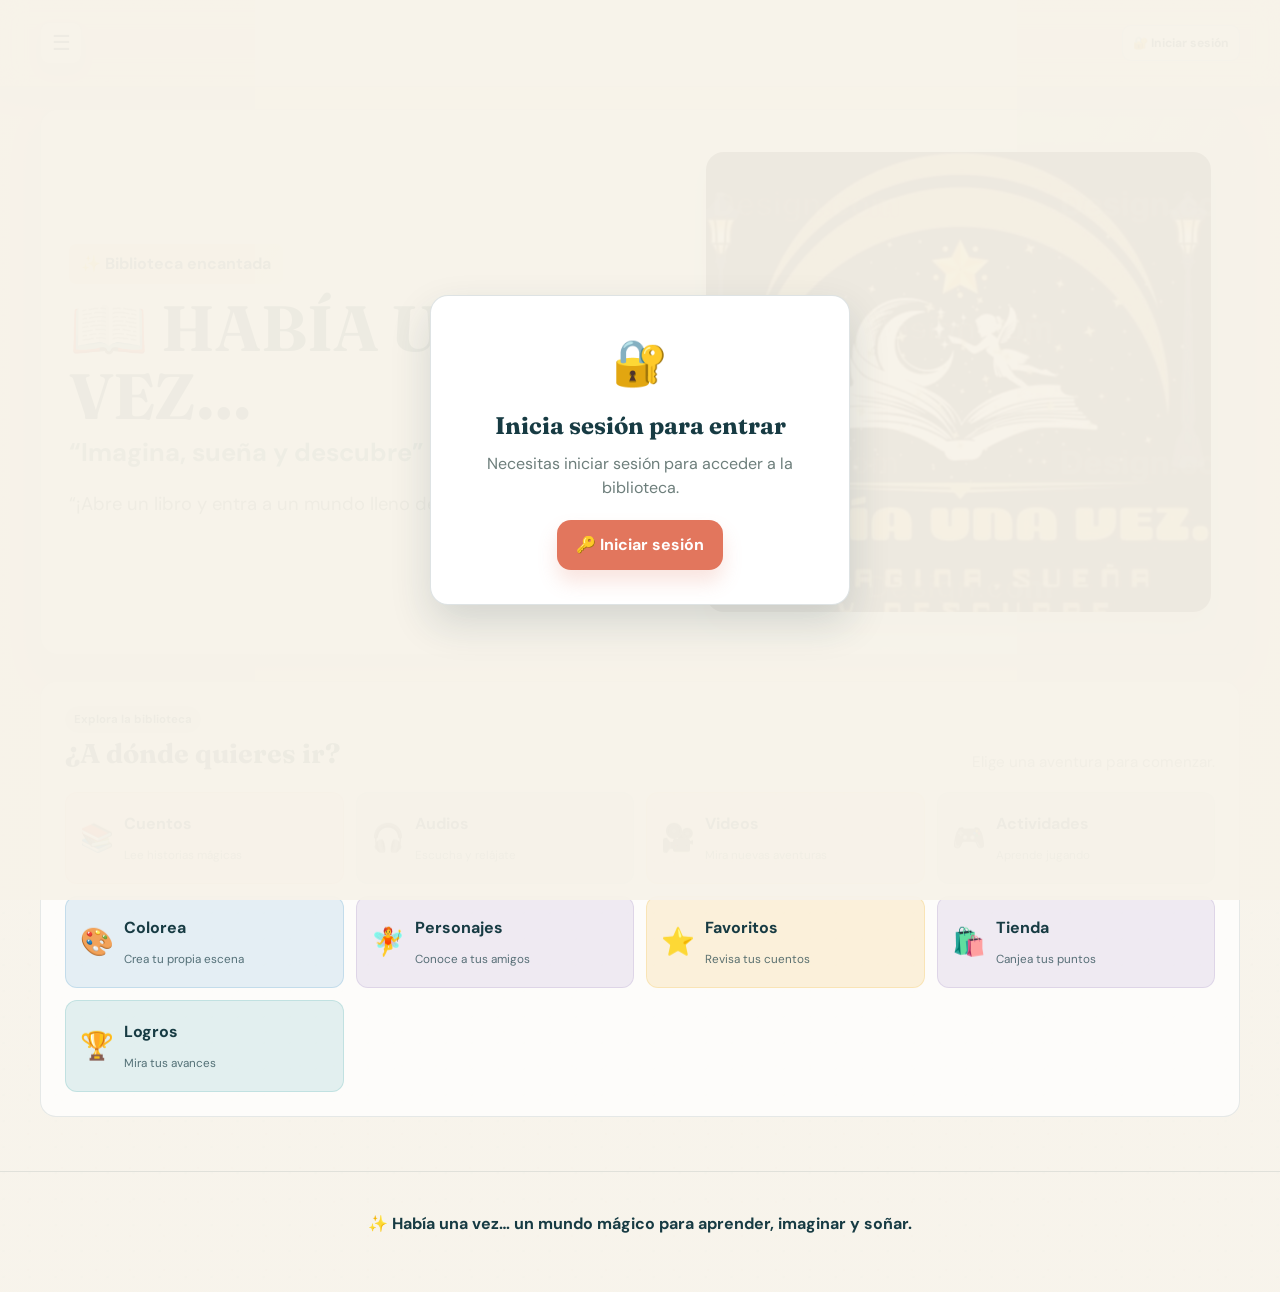
==== commit e4f25c53: "Add files via upload" ====
--- a/index.html
+++ b/index.html
@@ -32,6 +32,7 @@
             <button type="button" data-tab-target="coloring" aria-label="Colorear" title="Colorear"><span>🎨</span> Colorear</button>
             <button type="button" data-tab-target="characters" aria-label="Personajes" title="Personajes"><span>🧚</span> Personajes</button>
             <button type="button" data-tab-target="favorites" aria-label="Favoritos" title="Favoritos"><span>⭐</span> Favoritos</button>
+            <button type="button" data-tab-target="shop" aria-label="Tienda" title="Tienda"><span>🛍️</span> Tienda</button>
             <button type="button" data-tab-target="achievements" aria-label="Logros" title="Logros"><span>🏆</span> Logros</button>
           </div>
         </details>
@@ -96,6 +97,7 @@
           <button class="home-menu-btn menu-blue" data-tab-target="coloring"><span>🎨</span><strong>Colorea</strong><small>Crea tu propia escena</small></button>
           <button class="home-menu-btn menu-lilac" data-tab-target="characters"><span>🧚</span><strong>Personajes</strong><small>Conoce a tus amigos</small></button>
           <button class="home-menu-btn menu-gold" data-tab-target="favorites"><span>⭐</span><strong>Favoritos</strong><small>Revisa tus cuentos</small></button>
+          <button class="home-menu-btn menu-lilac" data-tab-target="shop"><span>🛍️</span><strong>Tienda</strong><small>Canjea tus puntos</small></button>
           <button class="home-menu-btn menu-teal" data-tab-target="achievements"><span>🏆</span><strong>Logros</strong><small>Mira tus avances</small></button>
         </div>
       </section>
@@ -163,6 +165,16 @@
           <button class="back-home-btn" data-tab-target="home">🏠 Inicio</button>
         </div>
         <div id="valuesGrid" class="values-grid"></div>
+      </section>
+
+      <section id="shop" class="section-block" data-tab-section="shop">
+        <div class="section-header">
+          <h2>🛍️ Tienda de magia</h2>
+          <p>Usa tus puntos para comprar objetos y personalizar tu biblioteca.</p>
+          <button class="back-home-btn" data-tab-target="home">🏠 Inicio</button>
+        </div>
+        <div id="shopSummary" class="shop-summary"></div>
+        <div id="shopGrid" class="shop-grid"></div>
       </section>
 
       <section id="favorites" class="section-block" data-tab-section="favorites">
--- a/styles.css
+++ b/styles.css
@@ -913,6 +913,82 @@
   opacity: 1;
 }
 
+.shop-summary {
+  display: flex;
+  justify-content: space-between;
+  align-items: center;
+  gap: 12px;
+  margin-bottom: 18px;
+  padding: 14px 18px;
+  border-radius: 16px;
+  background: linear-gradient(135deg, rgba(243, 201, 105, 0.18), rgba(105, 185, 187, 0.16));
+  border: 1px solid rgba(23, 59, 67, 0.08);
+  color: var(--navy);
+  font-weight: 700;
+}
+
+.shop-card {
+  display: flex;
+  flex-direction: column;
+  gap: 12px;
+  padding: 18px 16px;
+  border-radius: 20px;
+  background: rgba(255, 255, 255, 0.82);
+  border: 1px solid rgba(23, 59, 67, 0.08);
+  box-shadow: var(--card-shadow);
+}
+
+.shop-icon {
+  display: grid;
+  place-items: center;
+  width: 56px;
+  height: 56px;
+  border-radius: 16px;
+  background: rgba(125, 103, 255, 0.1);
+  font-size: 2rem;
+}
+
+.shop-card h3 {
+  margin: 0;
+  font-size: 1.06rem;
+  color: var(--navy);
+}
+
+.shop-card p {
+  margin: 0;
+  color: var(--muted);
+}
+
+.shop-meta {
+  display: flex;
+  justify-content: space-between;
+  align-items: center;
+  gap: 10px;
+  margin-top: auto;
+}
+
+.shop-price {
+  font-weight: 800;
+  color: var(--navy);
+}
+
+.shop-card button {
+  padding: 10px 12px;
+  border-radius: 10px;
+  background: linear-gradient(135deg, #7d67ff, #5aa6d9);
+  color: var(--white);
+  font-weight: 700;
+}
+
+.shop-card button.is-owned {
+  background: linear-gradient(135deg, #2e9b62, #4ebd76);
+}
+
+.shop-card button:disabled {
+  cursor: not-allowed;
+  opacity: 0.65;
+}
+
 .story-body {
   padding: 16px 18px 16px;
   display: flex;
@@ -1751,6 +1827,7 @@
   display: grid;
   grid-template-columns: repeat(20, minmax(0, 1fr));
   gap: 8px;
+  width: 100%;
 }
 
 .more-colors-btn {
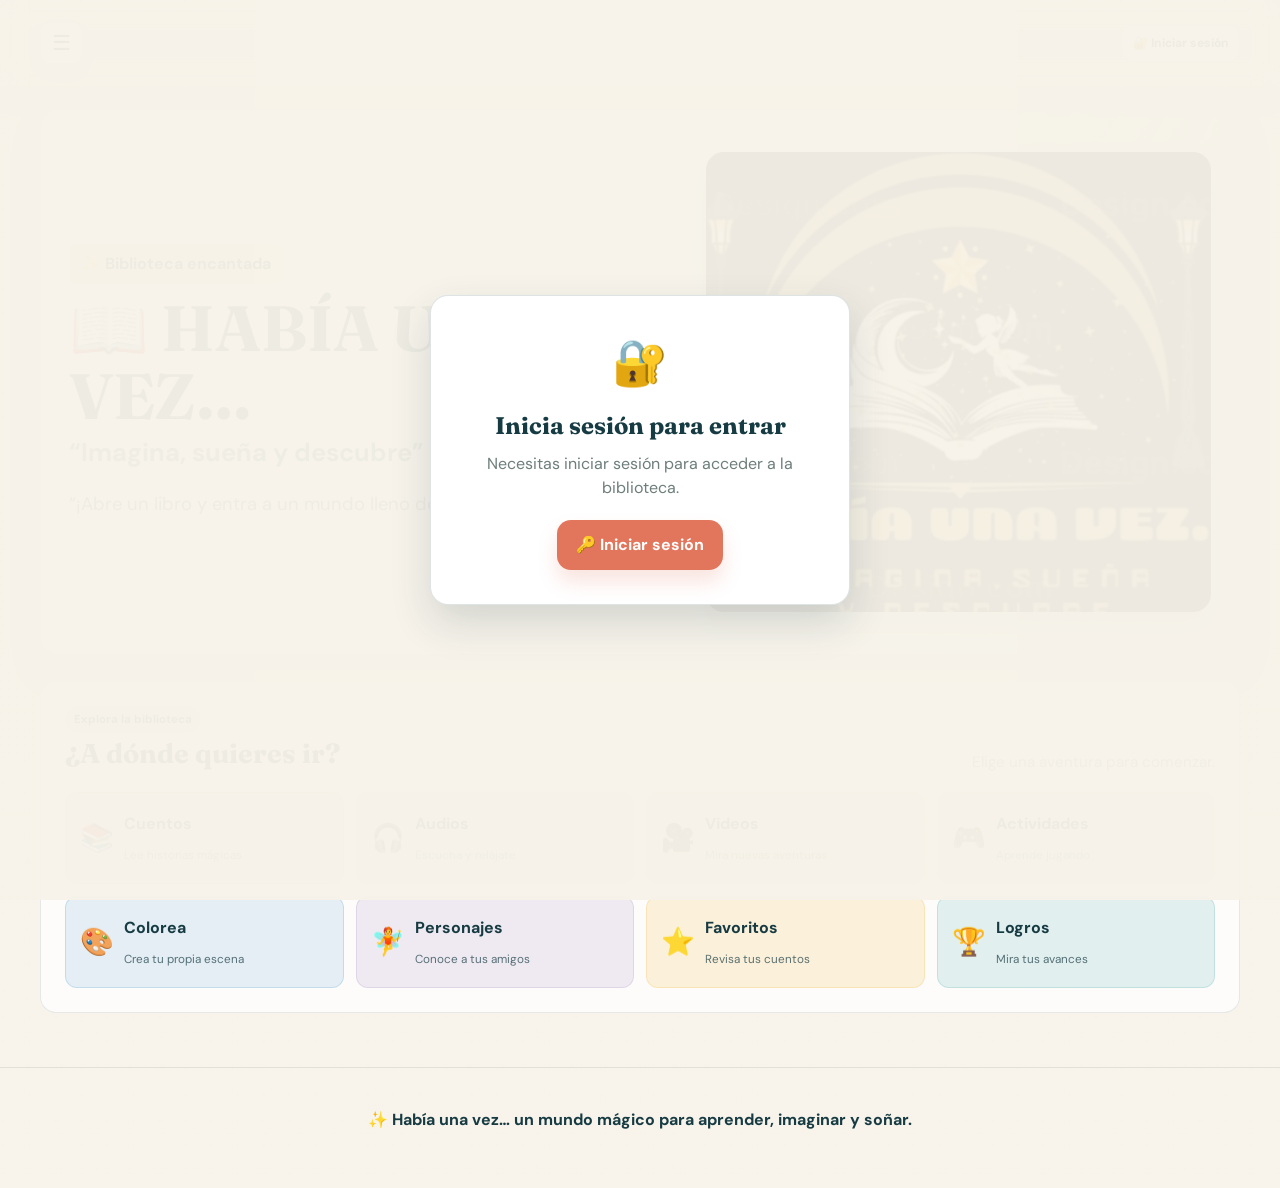
==== commit 8be28e24: "Add files via upload" ====
--- a/index.html
+++ b/index.html
@@ -32,7 +32,6 @@
             <button type="button" data-tab-target="coloring" aria-label="Colorear" title="Colorear"><span>🎨</span> Colorear</button>
             <button type="button" data-tab-target="characters" aria-label="Personajes" title="Personajes"><span>🧚</span> Personajes</button>
             <button type="button" data-tab-target="favorites" aria-label="Favoritos" title="Favoritos"><span>⭐</span> Favoritos</button>
-            <button type="button" data-tab-target="shop" aria-label="Tienda" title="Tienda"><span>🛍️</span> Tienda</button>
             <button type="button" data-tab-target="achievements" aria-label="Logros" title="Logros"><span>🏆</span> Logros</button>
           </div>
         </details>
@@ -97,7 +96,6 @@
           <button class="home-menu-btn menu-blue" data-tab-target="coloring"><span>🎨</span><strong>Colorea</strong><small>Crea tu propia escena</small></button>
           <button class="home-menu-btn menu-lilac" data-tab-target="characters"><span>🧚</span><strong>Personajes</strong><small>Conoce a tus amigos</small></button>
           <button class="home-menu-btn menu-gold" data-tab-target="favorites"><span>⭐</span><strong>Favoritos</strong><small>Revisa tus cuentos</small></button>
-          <button class="home-menu-btn menu-lilac" data-tab-target="shop"><span>🛍️</span><strong>Tienda</strong><small>Canjea tus puntos</small></button>
           <button class="home-menu-btn menu-teal" data-tab-target="achievements"><span>🏆</span><strong>Logros</strong><small>Mira tus avances</small></button>
         </div>
       </section>
@@ -165,16 +163,6 @@
           <button class="back-home-btn" data-tab-target="home">🏠 Inicio</button>
         </div>
         <div id="valuesGrid" class="values-grid"></div>
-      </section>
-
-      <section id="shop" class="section-block" data-tab-section="shop">
-        <div class="section-header">
-          <h2>🛍️ Tienda de magia</h2>
-          <p>Usa tus puntos para comprar objetos y personalizar tu biblioteca.</p>
-          <button class="back-home-btn" data-tab-target="home">🏠 Inicio</button>
-        </div>
-        <div id="shopSummary" class="shop-summary"></div>
-        <div id="shopGrid" class="shop-grid"></div>
       </section>
 
       <section id="favorites" class="section-block" data-tab-section="favorites">
--- a/styles.css
+++ b/styles.css
@@ -821,7 +821,7 @@
 }
 
 .story-grid {
-  grid-template-columns: repeat(auto-fit, minmax(260px, 1fr));
+  grid-template-columns: repeat(4, minmax(0, 1fr));
   align-items: stretch;
 }
 
@@ -862,7 +862,8 @@
   min-height: 430px;
   display: flex;
   flex-direction: column;
-  text-align: center;
+  text-align: left;
+  height: 100%;
 }
 
 .story-card:hover {
@@ -995,6 +996,7 @@
   flex: 1;
   flex-direction: column;
   align-items: stretch;
+  justify-content: flex-start;
 }
 
 .story-topline,
@@ -1008,6 +1010,10 @@
 
 .story-topline {
   margin-bottom: 8px;
+  display: grid;
+  grid-template-columns: minmax(0, 1fr) auto;
+  align-items: start;
+  gap: 12px;
 }
 
 .story-title {
@@ -1016,14 +1022,14 @@
   min-height: 56px;
   display: flex;
   align-items: center;
-  justify-content: center;
-  text-align: center;
+  justify-content: flex-start;
+  text-align: left;
   width: 100%;
 }
 
 .story-card .story-title {
   width: 100%;
-  margin: 0 auto;
+  margin: 0;
 }
 
 .story-fav {
@@ -1032,6 +1038,7 @@
   border-radius: 50%;
   background: rgba(255, 215, 107, 0.18);
   font-size: 1.2rem;
+  flex-shrink: 0;
 }
 
 .story-fav.is-active {
@@ -1042,12 +1049,12 @@
   margin: 10px 0 12px;
   color: rgba(57, 42, 83, 0.8);
   line-height: 1.55;
-  min-height: 70px;
+  min-height: 108px;
   display: -webkit-box;
   overflow: hidden;
   -webkit-box-orient: vertical;
-  -webkit-line-clamp: 3;
-  text-align: center;
+  -webkit-line-clamp: 4;
+  text-align: left;
 }
 
 .story-meta {
@@ -1059,25 +1066,33 @@
   padding: 6px 10px;
   font-size: 0.76rem;
   font-weight: 700;
+  min-height: 36px;
+  justify-content: flex-start;
+  width: 100%;
+  max-width: 100%;
 }
 
 .meta-row {
   margin: 8px 0 12px;
   padding: 0;
-  flex-wrap: wrap;
-  justify-content: center;
-  min-height: 38px;
-  align-items: center;
+  display: grid;
+  grid-template-columns: 1fr;
+  gap: 8px;
+  justify-content: stretch;
+  min-height: 80px;
+  align-content: start;
   width: 100%;
 }
 
 .story-actions {
-  justify-content: center;
-  flex-wrap: wrap;
+  justify-content: stretch;
+  flex-wrap: nowrap;
   gap: 8px;
-  margin-top: 0;
-  width: 100%;
-  align-items: center;
+  margin-top: auto;
+  width: 100%;
+  align-items: stretch;
+  display: flex;
+  flex-direction: column;
 }
 
 .story-actions .card-action,
@@ -1085,15 +1100,23 @@
   display: inline-flex;
   align-items: center;
   justify-content: center;
-  margin: 0 auto;
+  margin: 0;
 }
 
 .card-action {
   padding: 9px 12px;
   font-size: 0.82rem;
   flex: 1 1 90px;
-  align-self: center;
-  min-width: 150px;
+  align-self: stretch;
+  min-width: 0;
+  width: 100%;
+  display: inline-flex;
+  align-items: center;
+  justify-content: center;
+}
+
+.story-actions .card-action {
+  min-height: 46px;
 }
 
 .video-card,
@@ -1106,6 +1129,12 @@
   padding: 16px;
 }
 
+.video-card {
+  display: flex;
+  flex-direction: column;
+  min-height: 100%;
+}
+
 .audio-tile {
   padding: 0;
   min-height: 430px;
@@ -1137,6 +1166,48 @@
   background-size: cover;
   background-position: center;
   margin-bottom: 12px;
+  flex-shrink: 0;
+}
+
+.video-card h3 {
+  min-height: 56px;
+  display: flex;
+  align-items: center;
+  margin: 0 0 8px;
+}
+
+.video-card p {
+  margin: 0 0 12px;
+  color: var(--muted);
+  line-height: 1.55;
+  min-height: 90px;
+}
+
+.video-meta {
+  display: grid;
+  grid-template-columns: 1fr;
+  gap: 8px;
+  margin-top: auto;
+}
+
+.video-meta .mini-badge {
+  width: 100%;
+  justify-content: flex-start;
+}
+
+.video-card .video-buttons {
+  display: flex;
+  flex-direction: column;
+  gap: 8px;
+  margin-top: 12px;
+}
+
+.video-btn {
+  width: 100%;
+  min-height: 46px;
+  display: inline-flex;
+  align-items: center;
+  justify-content: center;
 }
 
 .audio-cover {
@@ -1455,6 +1526,10 @@
   border-radius: 4px;
   background: rgba(241, 173, 98, 0.45);
   box-shadow: 0 2px 0 rgba(226, 118, 93, 0.25);
+}
+
+.reader-word {
+  transition: background-color 0.12s ease, box-shadow 0.12s ease;
 }
 
 .reader-page-image {
@@ -2104,7 +2179,11 @@
     border-radius: 22px;
   }
 
-  .story-grid,
+  .story-grid {
+    grid-template-columns: 1fr;
+    gap: 16px;
+  }
+
   .video-grid,
   .audio-grid,
   .activity-grid,
@@ -2447,6 +2526,8 @@
   background: rgba(105, 185, 187, 0.11);
   border: 1px solid rgba(23, 59, 67, 0.1);
   color: var(--navy);
+  line-height: 1.2;
+  text-align: center;
 }
 
 .card-action:hover,
@@ -2532,6 +2613,10 @@
 
   .nav-links {
     justify-content: flex-start;
+  }
+
+  .story-grid {
+    grid-template-columns: repeat(2, minmax(0, 1fr));
   }
 
   .home-menu-grid {
@@ -2713,3 +2798,142 @@
     min-height: 360px !important;
   }
 }
+
+@media (max-width: 640px) {
+  html,
+  body {
+    max-width: 100%;
+    overflow-x: hidden;
+  }
+
+  .topbar {
+    grid-template-columns: 42px minmax(0, 1fr);
+    min-height: 64px;
+    padding: 8px 0;
+  }
+
+  .topbar-add-actions {
+    min-width: 0;
+    gap: 5px;
+    justify-content: stretch;
+  }
+
+  .topbar-add-btn {
+    min-width: 0;
+    overflow: hidden;
+    padding: 8px 6px;
+    text-overflow: ellipsis;
+    font-size: 0.68rem;
+  }
+
+  .quick-nav-menu {
+    width: min(210px, calc(100vw - 30px));
+  }
+
+  .section-block,
+  .story-toolbar,
+  .home-menu {
+    width: 100%;
+    min-width: 0;
+  }
+
+  .story-card {
+    min-height: 0;
+  }
+
+  .story-cover,
+  .video-thumb,
+  .character-avatar {
+    height: 172px;
+    min-height: 172px;
+  }
+
+  .story-body {
+    padding: 14px 12px;
+  }
+
+  .story-actions {
+    grid-template-columns: repeat(2, minmax(0, 1fr));
+  }
+
+  .story-actions .card-action {
+    min-width: 0;
+    width: 100%;
+    padding: 10px 6px;
+    font-size: 0.76rem;
+  }
+
+  .modal {
+    align-items: flex-start;
+    padding: max(8px, env(safe-area-inset-top)) 8px max(8px, env(safe-area-inset-bottom));
+  }
+
+  .modal-card {
+    max-height: calc(100dvh - 16px);
+    overscroll-behavior: contain;
+  }
+
+  .reader-card {
+    padding-top: 46px;
+  }
+
+  .reader-illustration {
+    min-height: 170px;
+    max-height: 210px;
+    margin: 12px 0;
+  }
+
+  .reader-page {
+    min-height: 220px;
+    padding: 16px 13px;
+    overflow-wrap: anywhere;
+    word-break: normal;
+  }
+
+  .reader-page p {
+    margin-bottom: 14px;
+  }
+
+  .font-tools,
+  .reader-nav,
+  .audio-controls,
+  .form-actions {
+    gap: 7px;
+  }
+
+  .font-tools button,
+  .reader-nav button,
+  .audio-controls button,
+  .primary-btn,
+  .secondary-btn,
+  .card-action {
+    min-height: 44px;
+  }
+
+  .home-menu-grid {
+    gap: 9px;
+  }
+}
+
+@media (max-width: 380px) {
+  .container {
+    width: calc(100% - 14px);
+  }
+
+  .hero,
+  .section-block,
+  .story-toolbar,
+  .home-menu {
+    border-radius: 14px;
+  }
+
+  .hero-art {
+    min-height: 290px !important;
+  }
+
+  .hero-art .hero-logo {
+    width: min(100%, 280px) !important;
+    height: auto !important;
+    aspect-ratio: 1;
+  }
+}
